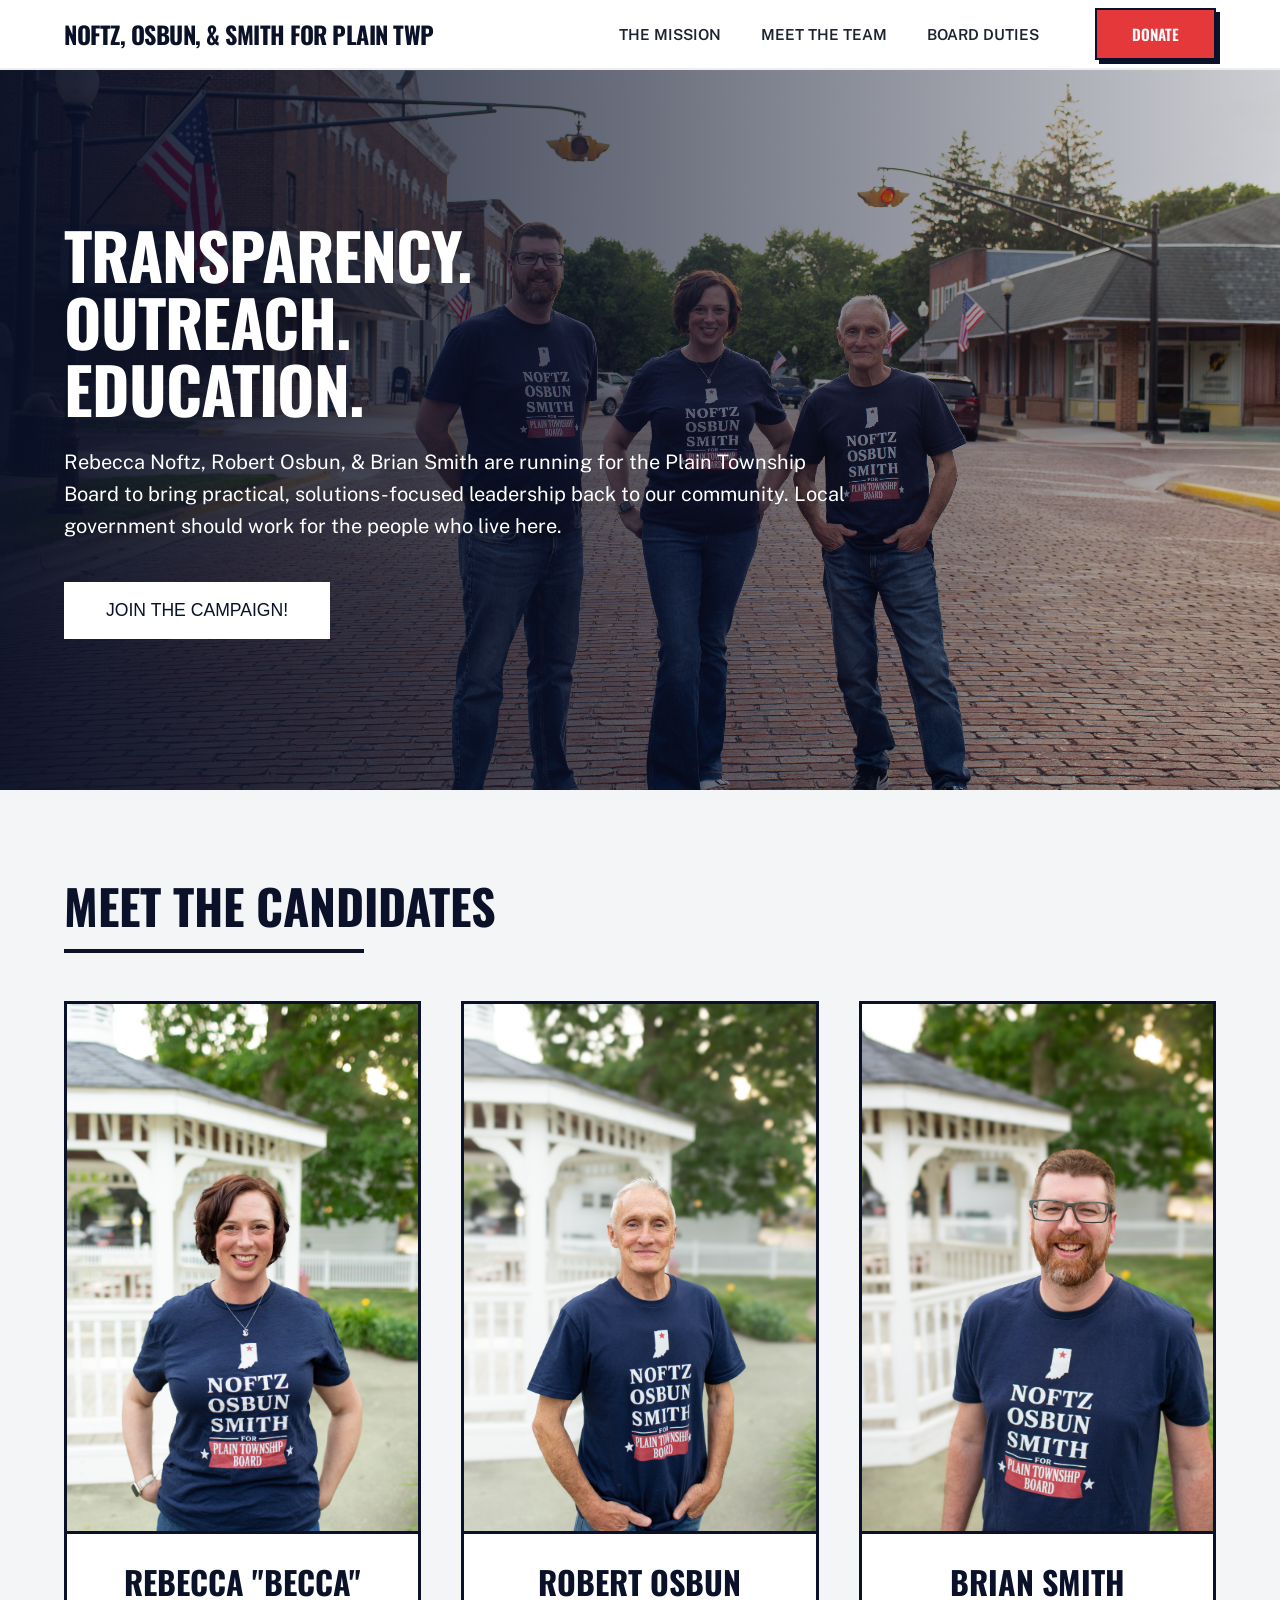
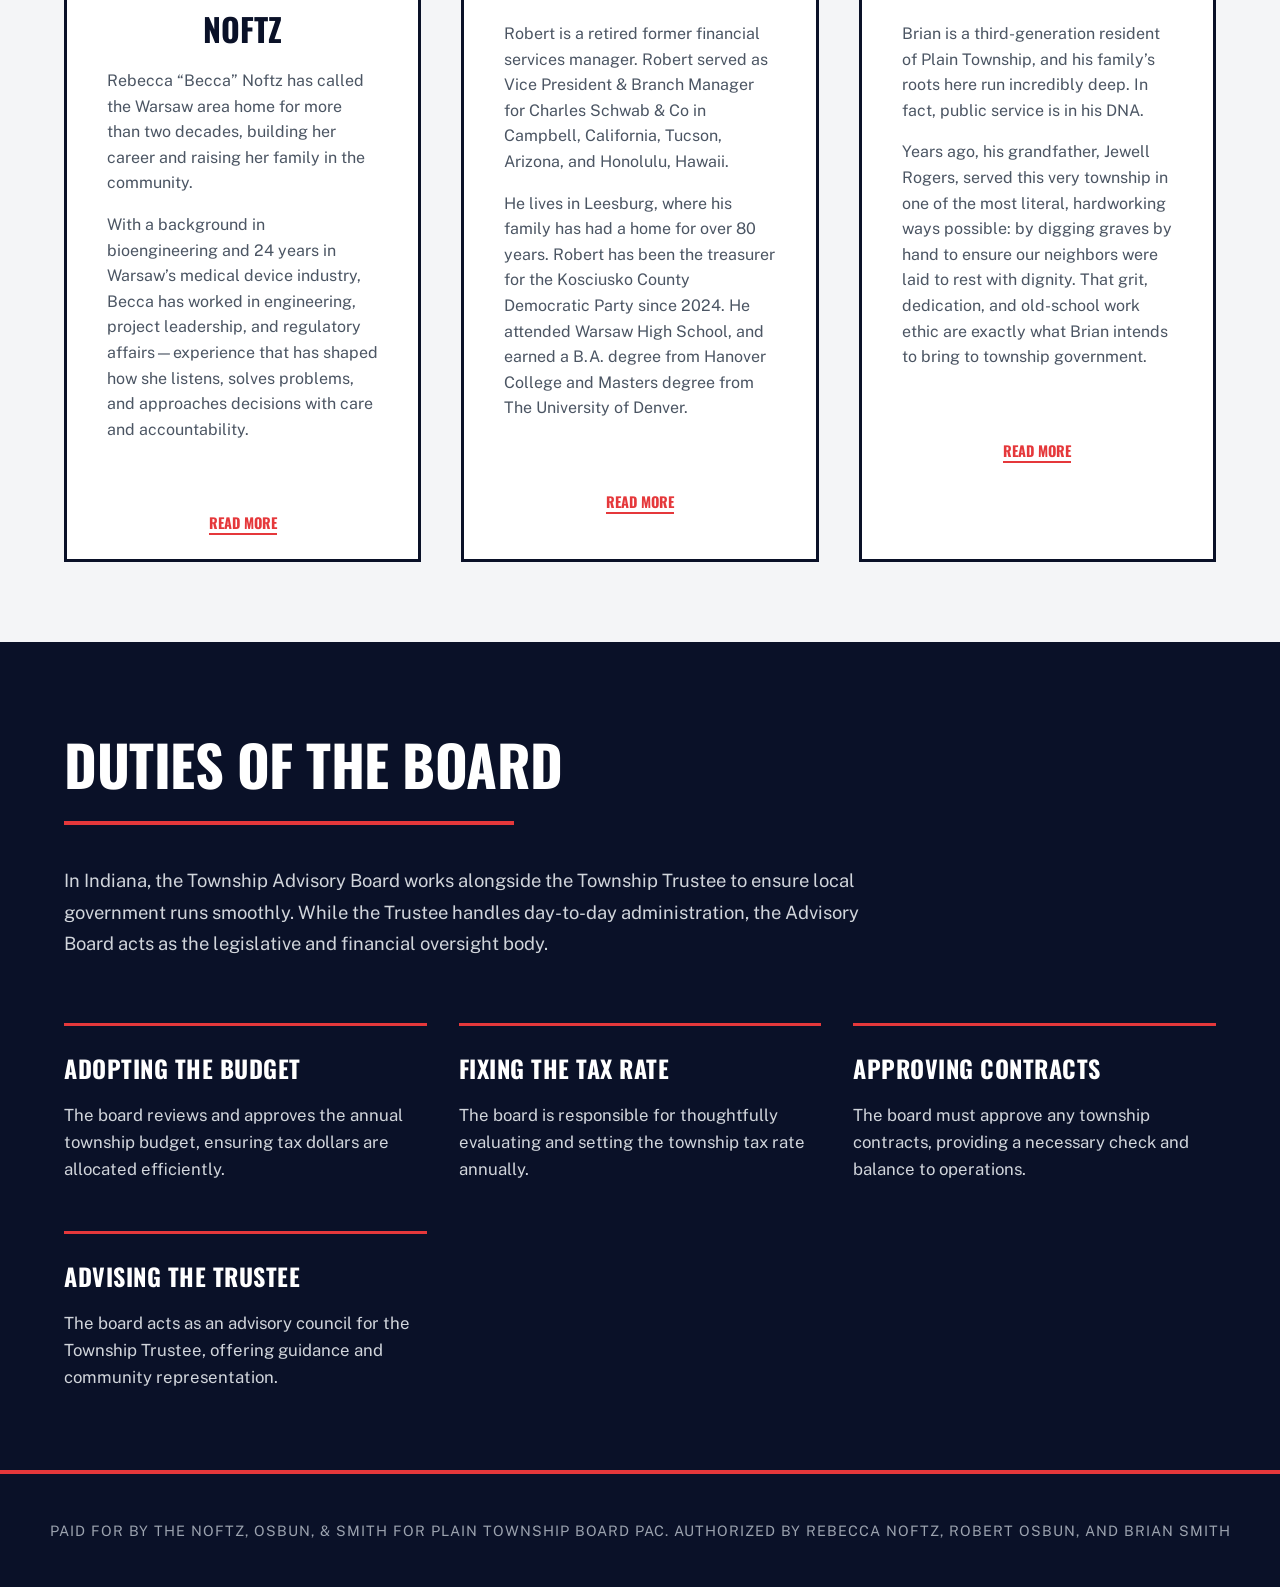
==== index.html @ 2c13f400 "iframe mobile resizing index.html" ====
<!DOCTYPE html>
<html lang="en">
<head>
    <meta charset="UTF-8">
    <meta name="viewport" content="width=device-width, initial-scale=1.0">
    <title>Noftz, Osbun, & Smith for Plain Twp</title>
    
    <!-- Google Fonts: Oswald (Headers) and Public Sans (Body Text) -->
    <link rel="preconnect" href="https://fonts.googleapis.com">
    <link rel="preconnect" href="https://fonts.gstatic.com" crossorigin>
    <link href="https://fonts.googleapis.com/css2?family=Oswald:wght@400;600;700&family=Public+Sans:wght@400;600&display=swap" rel="stylesheet">
    
    <link rel="stylesheet" href="style.css">
</head>
<body>

    <!-- ============================================================ -->
    <!-- 1. MAIN NAVIGATION HEADER -->
    <!-- ============================================================ -->
    <header class="main-header">
        <div class="header-logo">
            <h1>NOFTZ, OSBUN, & SMITH for PLAIN TWP</h1>
        </div>
        <nav class="header-nav">
            <ul>
                <li><a href="#mission">THE MISSION</a></li>
                <li><a href="#team">MEET THE TEAM</a></li>
                <li><a href="#duties">BOARD DUTIES</a></li>
                <li class="donate-btn-item"><a href="https://actblue.com/yourlink" class="donate-btn-link">DONATE</a></li>
            </ul>
        </nav>
    </header>

    <!-- ============================================================ -->
    <!-- 2. CAMPAIGN HERO SECTION -->
    <!-- ============================================================ -->
    <section class="campaign-hero" id="mission">
        <div class="hero-content-wrapper">
            <h1 class="hero-headline">TRANSPARENCY.<br>OUTREACH.<br>EDUCATION.</h1>
            <p class="hero-paragraph">
                Rebecca Noftz, Robert Osbun, & Brian Smith are running for the Plain Township Board to bring practical, solutions-focused leadership back to our community. Local government should work for the people who live here.
            </p>
            <!-- Replace your old hero-btn with this -->
            <button id="openFormBtn" class="hero-btn">JOIN THE CAMPAIGN!</button>
        </div>
    </section>

    <!-- ============================================================ -->
    <!-- 3. CANDIDATE BIO BOXES -->
    <!-- ============================================================ -->
    <!-- ============================================================ -->
<!-- 3. CANDIDATE BIO BOXES -->
<!-- ============================================================ -->
<section class="candidates-section" id="team">
    <div class="candidates-header">
        <h2>MEET THE CANDIDATES</h2>
        <div class="candidates-main-line"></div>
    </div>
    
    <div class="candidates-grid">
        <!-- Candidate 1 -->
        <div class="candidate-card">
            <img src="rebecca.jpg" alt="Rebecca Noftz">
            <div class="candidate-info">
                <h3>REBECCA "BECCA" NOFTZ</h3>
                <p class="bio-text">Rebecca “Becca” Noftz has called the Warsaw area home for more than two decades, building her career and raising her family in the community.</p>
                <p class="bio-text">With a background in bioengineering and 24 years in Warsaw’s medical device industry, Becca has worked in engineering, project leadership, and regulatory affairs—experience that has shaped how she listens, solves problems, and approaches decisions with care and accountability.</p>
                <br> </br>
                <a href="rebecca.html" class="read-more">READ MORE</a>
            </div>
        </div>

        <!-- Candidate 2 -->
        <div class="candidate-card">
            <img src="robert.jpg" alt="Robert Osbun">
            <div class="candidate-info">
                <h3>ROBERT OSBUN</h3>
                <p class="bio-text">Robert is a retired former financial services manager. Robert served as Vice President & Branch Manager for Charles Schwab & Co in Campbell, California, Tucson, Arizona, and Honolulu, Hawaii.</p>
                <p class="bio-text">He lives in Leesburg, where his family has had a home for over 80 years. Robert has been the treasurer for the Kosciusko County Democratic Party since 2024. He attended Warsaw High School, and earned a B.A. degree from Hanover College and Masters degree from The University of Denver. </p>
                 <br> </br>
                <a href="robert.html" class="read-more">READ MORE</a>
            </div>
        </div>

        <!-- Candidate 3 -->
        <div class="candidate-card">
            <img src="brian.jpg" alt="Brian Smith">
            <div class="candidate-info">
                <h3>BRIAN SMITH</h3>
                <p class="bio-text">Brian is a third-generation resident of Plain Township, and his family’s roots here run incredibly deep. In fact, public service is in his DNA. </p>
                <p class="bio-text">Years ago, his grandfather, Jewell Rogers, served this very township in one of the most literal, hardworking ways possible: by digging graves by hand to ensure our neighbors were laid to rest with dignity. That grit, dedication, and old-school work ethic are exactly what Brian intends to bring to township government.</p>
                <br> </br>
                <a href="brian.html" class="read-more">READ MORE</a>
            </div>
        </div>
    </div>
</section>

    <!-- ============================================================ -->
    <!-- 4. DUTIES OF THE BOARD SECTION -->
    <!-- ============================================================ -->
    <section class="board-duties-section" id="duties">
        <div class="board-duties-container">
            
            <div class="duties-header">
                <h2>DUTIES OF THE BOARD</h2>
                <div class="duties-main-line"></div>
            </div>

            <p class="duties-intro">
                In Indiana, the Township Advisory Board works alongside the Township Trustee to ensure local government runs smoothly. While the Trustee handles day-to-day administration, the Advisory Board acts as the legislative and financial oversight body.
            </p>

            <div class="duties-grid">
                <!-- Duty 1 -->
                <div class="duty-item">
                    <div class="duty-item-line"></div>
                    <h3>ADOPTING THE BUDGET</h3>
                    <p>The board reviews and approves the annual township budget, ensuring tax dollars are allocated efficiently.</p>
                </div>

                <!-- Duty 2 -->
                <div class="duty-item">
                    <div class="duty-item-line"></div>
                    <h3>FIXING THE TAX RATE</h3>
                    <p>The board is responsible for thoughtfully evaluating and setting the township tax rate annually.</p>
                </div>

                <!-- Duty 3 -->
                <div class="duty-item">
                    <div class="duty-item-line"></div>
                    <h3>APPROVING CONTRACTS</h3>
                    <p>The board must approve any township contracts, providing a necessary check and balance to operations.</p>
                </div>
                
                <!-- Duty 4 -->
                <div class="duty-item">
                    <div class="duty-item-line"></div>
                    <h3>ADVISING THE TRUSTEE</h3>
                    <!-- Added generic concluding text to complete the partial sentence in the image -->
                    <p>The board acts as an advisory council for the Township Trustee, offering guidance and community representation.</p>
                </div>
            </div>
            
        </div>
    </section>
    
            <!-- ============================================================ -->
<!-- GOOGLE FORM POP-UP MODAL -->
<!-- ============================================================ -->
    <!-- ============================================================ -->
<!-- GOOGLE FORM POP-UP MODAL -->
<!-- ============================================================ -->
<div id="formModal" class="modal">
    <div class="modal-content">
        <span class="close-btn">&times;</span>
        
        <!-- Your specific Google Form embed -->
        <iframe src="https://docs.google.com/forms/d/e/1FAIpQLSebzka1M8SXTJfznPuaR_-ExGzGVl2NA5zxEWfyt5xzm_Mi_g/viewform?embedded=true" width="100%" height="700" frameborder="0" marginheight="0" marginwidth="0">Loading…</iframe>
        
    </div>
</div>
    
<footer class="site-footer">
        <p>PAID FOR BY THE NOFTZ, OSBUN, & SMITH FOR PLAIN TOWNSHIP BOARD PAC. AUTHORIZED BY REBECCA NOFTZ, ROBERT OSBUN, AND BRIAN SMITH</p>
    </footer>
    
    <!-- JavaScript to open and close the modal -->
<script>
    // Get the modal
    var modal = document.getElementById("formModal");

    // Get the button that opens the modal
    var btn = document.getElementById("openFormBtn");

    // Get the <span> element that closes the modal
    var span = document.getElementsByClassName("close-btn")[0];

    // When the user clicks the button, open the modal 
    btn.onclick = function() {
        modal.style.display = "block";
    }

    // When the user clicks on <span> (x), close the modal
    span.onclick = function() {
        modal.style.display = "none";
    }

    // When the user clicks anywhere outside of the modal, close it
    window.onclick = function(event) {
        if (event.target == modal) {
            modal.style.display = "none";
        }
    }
</script>   

</body>
</html>
---- style.css ----
/* ============================================================
   1. GLOBAL RESET AND TYPOGRAPHY
   ============================================================ */
* {
    margin: 0;
    padding: 0;
    box-sizing: border-box; 
    text-decoration: none;
    list-style: none;
}

body {
    font-family: 'Public Sans', -apple-system, sans-serif;
    color: #1D2330;
    background-color: #F4F5F7; 
}

h1, h2, h3, h4 {
    font-family: 'Oswald', Impact, sans-serif;
    text-transform: uppercase;
    font-weight: 700;
}

/* ============================================================
   2. MAIN NAVIGATION HEADER
   ============================================================ */
.main-header {
    background-color: #FFFFFF;
    padding: 1rem 5%; 
    display: flex;
    justify-content: space-between;
    align-items: center;
    border-bottom: 2px solid #EEEEEE; 
    position: relative;
    z-index: 100;
}

.header-logo h1 {
    font-size: 1.5rem;
    letter-spacing: -0.5px;
    color: #0A1128; 
}

.header-nav ul {
    display: flex;
    align-items: center;
    gap: 2.5rem;
}

.header-nav ul li a {
    font-size: 0.95rem;
    color: #1D2330;
    font-weight: 600;
    transition: color 0.2s ease;
}

.header-nav ul li a:hover {
    color: #0A1128;
}

/* Red Donate Button in Header */
.donate-btn-item {
    margin-left: 1rem;
}

.donate-btn-link {
    background-color: #E5383B; 
    color: #FFFFFF !important;
    padding: 0.8rem 2.2rem;
    font-family: 'Oswald', sans-serif;
    font-weight: 700;
    text-transform: uppercase;
    border: 2px solid #0A1128; 
    box-shadow: 4px 4px 0px #0A1128; 
    transition: all 0.2s ease;
}

.donate-btn-link:hover {
    transform: translate(2px, 2px);
    box-shadow: 2px 2px 0px #0A1128;
}

/* ============================================================
   3. CAMPAIGN HERO SECTION (The Brick Streets Background)
   ============================================================ */
.campaign-hero {
    position: relative;
    width: 100%;
    min-height: 80vh; 
    display: flex;
    align-items: center; 
    padding: 4rem 5%;
    
    /* 1. Ensure this background-color exists */
    background-color: #0A1128; 
    
    /* 2. ADD THIS BACK: The gradient blend + your photo */
    background-image: 
        linear-gradient(to right, rgba(10, 17, 40, 0.95) 0%, rgba(10, 17, 40, 0.6) 50%, rgba(10, 17, 40, 0.2) 100%),
        url('brick_streets.jpg'); 
        
    /* 3. ADD THIS BACK: Ensures the photo is visible and focused correctly */
    background-position: center 30%; 
    background-size: cover;
    background-repeat: no-repeat;
}

/* Ensure your left-aligned text block is limited in width so it doesn't cross over the figures */
.text-block-container {
  max-width: 600px;
  /* (Keep other text styling: font-sizes, margins, etc.) */
}

.hero-content-wrapper {
    max-width: 800px; 
    position: relative;
    z-index: 10; 
}

.hero-headline {
    color: #FFFFFF;
    font-size: 4rem;
    line-height: 1.05;
    margin-bottom: 1.5rem;
    letter-spacing: -1px;
}

.hero-paragraph {
    color: #FFFFFF;
    font-size: 1.25rem;
    line-height: 1.6;
    margin-bottom: 2.5rem;
}

.hero-btn {
    display: inline-block;
    background-color: #FFFFFF;
    color: #0A1128;
    padding: 1rem 2.5rem;
    font-size: 1.1rem;
    border: 2px solid #FFFFFF;
    transition: all 0.2s ease;
}

.hero-btn:hover {
    background-color: #0A1128;
    color: #FFFFFF;
}

/* ============================================================
   4. CANDIDATE BIO BOXES (REVISED)
   ============================================================ */
.candidates-section {
    background-color: #F4F5F7;
    padding: 5rem 5%;
}

.candidates-header h2 {
    font-size: 3rem;
    color: #0A1128;
    margin-bottom: 0.5rem;
}

.candidates-main-line {
    width: 300px;
    height: 4px;
    background-color: #0A1128;
    border: none;
    margin-bottom: 3rem;
}

.candidates-grid {
    display: grid;
    grid-template-columns: repeat(3, 1fr);
    gap: 2.5rem;
    max-width: 1200px;
    margin: 0 auto;
}

.candidate-card {
    background-color: #FFFFFF;
    border: 3px solid #0A1128;
    display: flex;
    flex-direction: column; /* Ensures content stacks top-to-bottom */
}

.candidate-card img {
    width: 100%;
    display: block;
    border-bottom: 3px solid #0A1128;
}

.candidate-info {
    padding: 1.5rem;
    text-align: center;
    flex-grow: 1; /* Helps cards grow evenly */
}

.candidate-info h3 {
    font-size: 2rem;
    color: #0A1128;
    margin-bottom: 0.5rem;
}

/* NEW: Bio Text Styling */
/* Styling for the biography paragraph inside the card */
.bio-text {
    font-family: 'Public Sans', sans-serif; /* Applies the new font */
    font-size: 1rem;
    line-height: 1.6; /* Slightly increased for better readability with Public Sans */
    color: #4B5563; 
    margin: 1rem 0;
    padding: 0 1rem;
    text-align: left; /* Forces the text to align left */
}

/* NEW: Read More Link Styling */
.read-more {
    display: inline-block;
    font-family: 'Oswald', sans-serif;
    font-weight: 700;
    font-size: 0.9rem;
    text-transform: uppercase;
    color: #E5383B;
    border-bottom: 2px solid #E5383B;
    margin-top: 1rem;
    transition: all 0.2s ease;
}

.read-more:hover {
    color: #0A1128;
    border-bottom-color: #0A1128;
}

/* ============================================================
   5. DUTIES OF THE BOARD SECTION
   ============================================================ */
.board-duties-section {
    background-color: #0A1128; /* The dark slate background */
    padding: 5rem 5%;
}

.board-duties-container {
    max-width: 1200px;
    margin: 0 auto;
}

.duties-header h2 {
    font-size: 3.5rem;
    color: #FFFFFF;
    margin-bottom: 1rem;
    letter-spacing: -0.5px;
}

/* The primary red line beneath the main title */
.duties-main-line {
    width: 45%;
    max-width: 450px;
    height: 4px;
    background-color: #E5383B;
    border: none;
    margin-bottom: 2.5rem;
}

.duties-intro {
    font-size: 1.15rem;
    line-height: 1.7;
    color: #D1D5DB; /* Slightly muted white/gray for readability */
    max-width: 800px;
    margin-bottom: 4rem;
}

/* The 3-column grid for the individual duties */
.duties-grid {
    display: grid;
    grid-template-columns: repeat(3, 1fr);
    gap: 3rem 2rem; /* 3rem vertical gap, 2rem horizontal gap */
}

/* The red lines above each specific duty */
.duty-item-line {
    width: 100%;
    height: 3px;
    background-color: #E5383B;
    border: none;
    margin-bottom: 1.5rem;
}

.duty-item h3 {
    font-size: 1.5rem;
    color: #FFFFFF;
    margin-bottom: 1rem;
    letter-spacing: 0.5px;
}

.duty-item p {
    font-size: 1.05rem;
    line-height: 1.6;
    color: #D1D5DB;
}

/* ============================================================
   6. FOOTER SECTION
   ============================================================ */
.site-footer {
    background-color: #0A1128; 
    border-top: 4px solid #E5383B; /* The red line across the top */
    text-align: center;
    padding: 3rem 1rem; /* Gives it plenty of vertical breathing room */
}

.site-footer p {
    font-family: 'Public Sans', sans-serif;
    font-size: 0.9rem;
    color: #9CA3AF; /* A muted gray so it doesn't distract from main content */
    letter-spacing: 1px;
    text-transform: uppercase;
    margin: 0;
}


/* ============================================================
   7. RESPONSIVE DESIGN (Mobile Adjustments)
   ============================================================ */
@media screen and (max-width: 900px) {
    .hero-headline { font-size: 3rem; }
    .hero-paragraph { font-size: 1.15rem; }
    
    /* Drops the candidate and duties grids from 3 columns down to 2 */
    .candidates-grid, .duties-grid {
        grid-template-columns: repeat(2, 1fr);
    }
}

@media screen and (max-width: 700px) {
    .main-header {
        flex-direction: column;
        gap: 1rem;
        padding: 1.5rem;
    }
    .header-nav ul {
        flex-wrap: wrap;
        justify-content: center;
        gap: 1.5rem;
    }
    .donate-btn-item { margin-left: 0; margin-top: 1rem; }
    .hero-headline { font-size: 2.2rem; }
    
    /* Drops grids down to 1 single column for phones */
    .candidates-grid, .duties-grid {
        grid-template-columns: 1fr;
    }
    .duties-main-line { width: 80%; }
}

/* ============================================================
   GOOGLE FORM MODAL (POP-UP)
   ============================================================ */
/* The dark background overlay */
.modal {
    display: none; /* Hidden by default */
    position: fixed; 
    z-index: 2000; /* Sits on top of everything, including your header */
    left: 0;
    top: 0;
    width: 100%; 
    height: 100%; 
    overflow: auto; 
    background-color: rgba(10, 17, 40, 0.85); /* Your dark blue, slightly transparent */
}

/* The white box containing the form */
.modal-content {
    background-color: #F4F5F7;
    margin: 5% auto; /* Centered with a small margin at the top */
    padding: 1rem;
    border: 3px solid #0A1128;
    width: 90%;
    max-width: 800px;
    position: relative;
    box-shadow: 8px 8px 0px #E5383B; /* Red shadow for extra branding */
}

/* The 'X' Close Button */
.close-btn {
    color: #0A1128;
    float: right;
    font-size: 2rem;
    font-weight: bold;
    cursor: pointer;
    line-height: 1;
    margin-bottom: 10px;
    transition: color 0.2s ease;
}

.close-btn:hover,
.close-btn:focus {
    color: #E5383B; /* Turns red on hover */
    text-decoration: none;
}
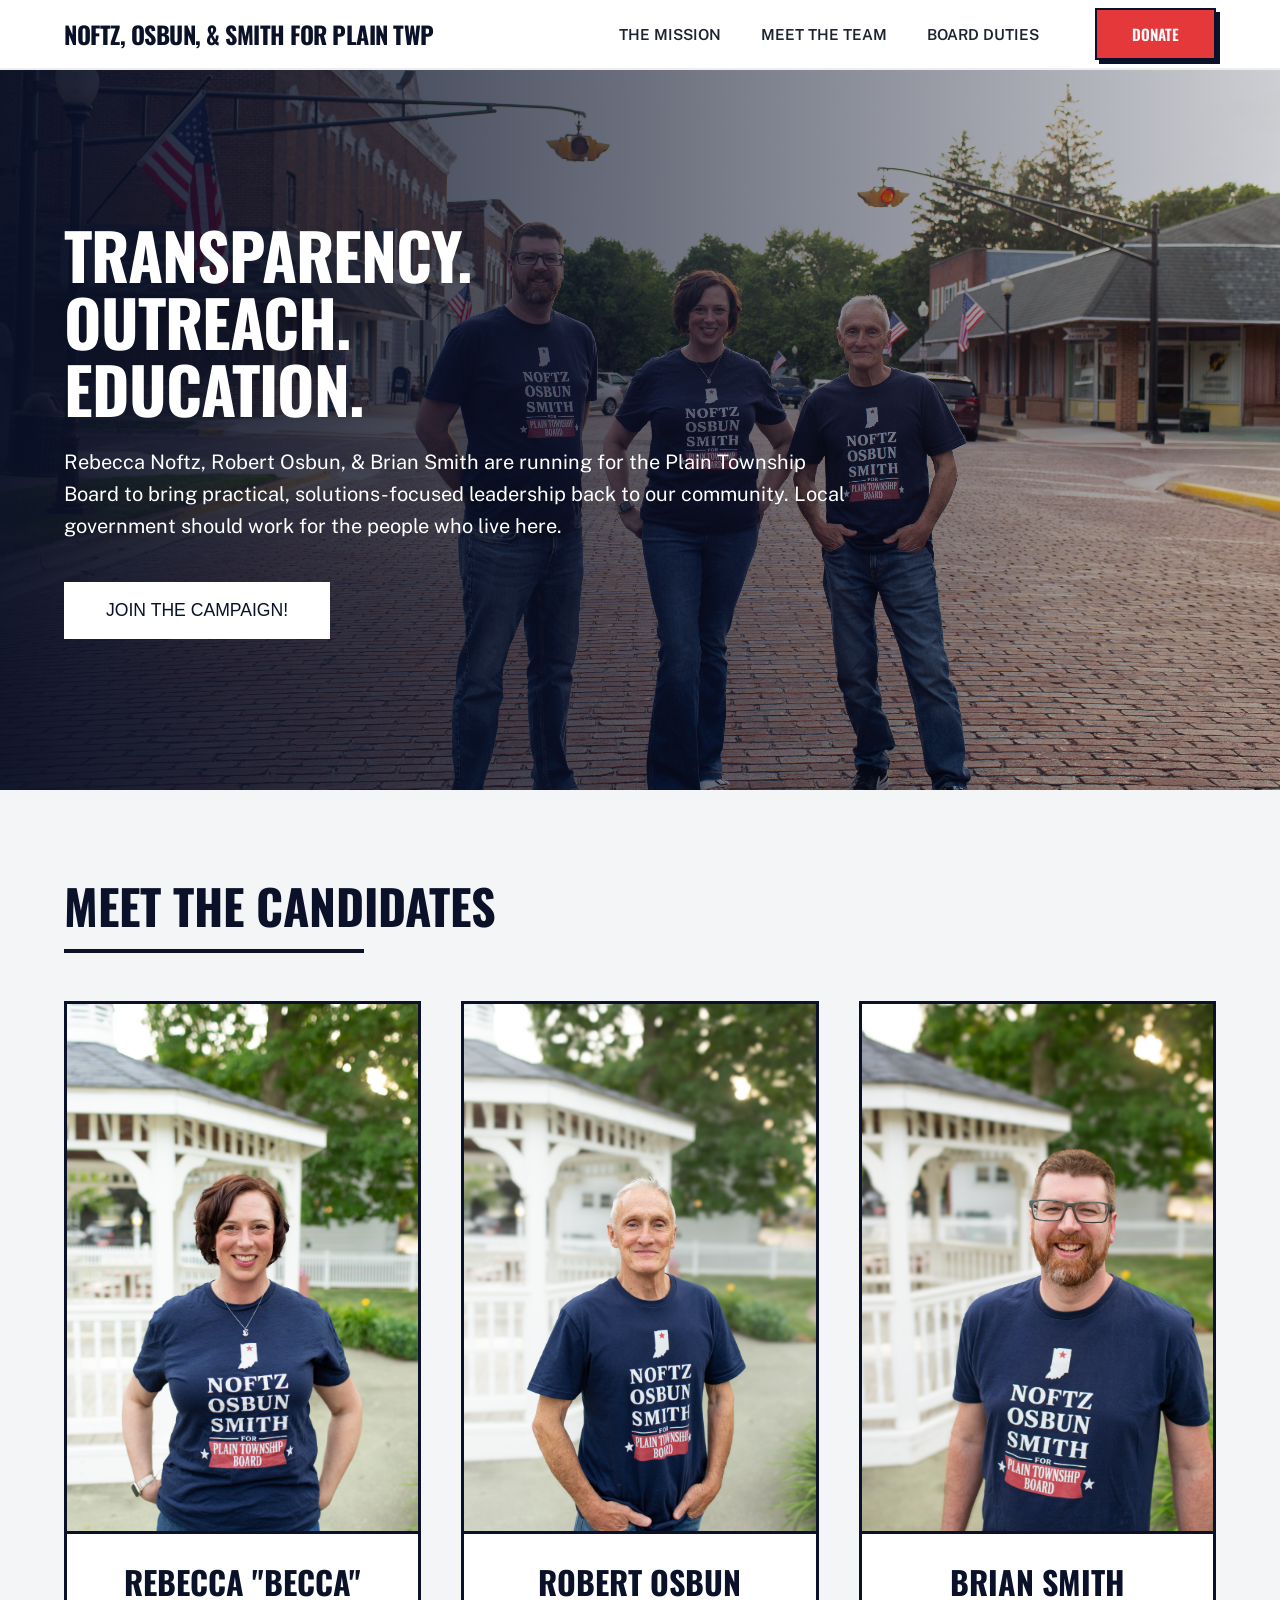
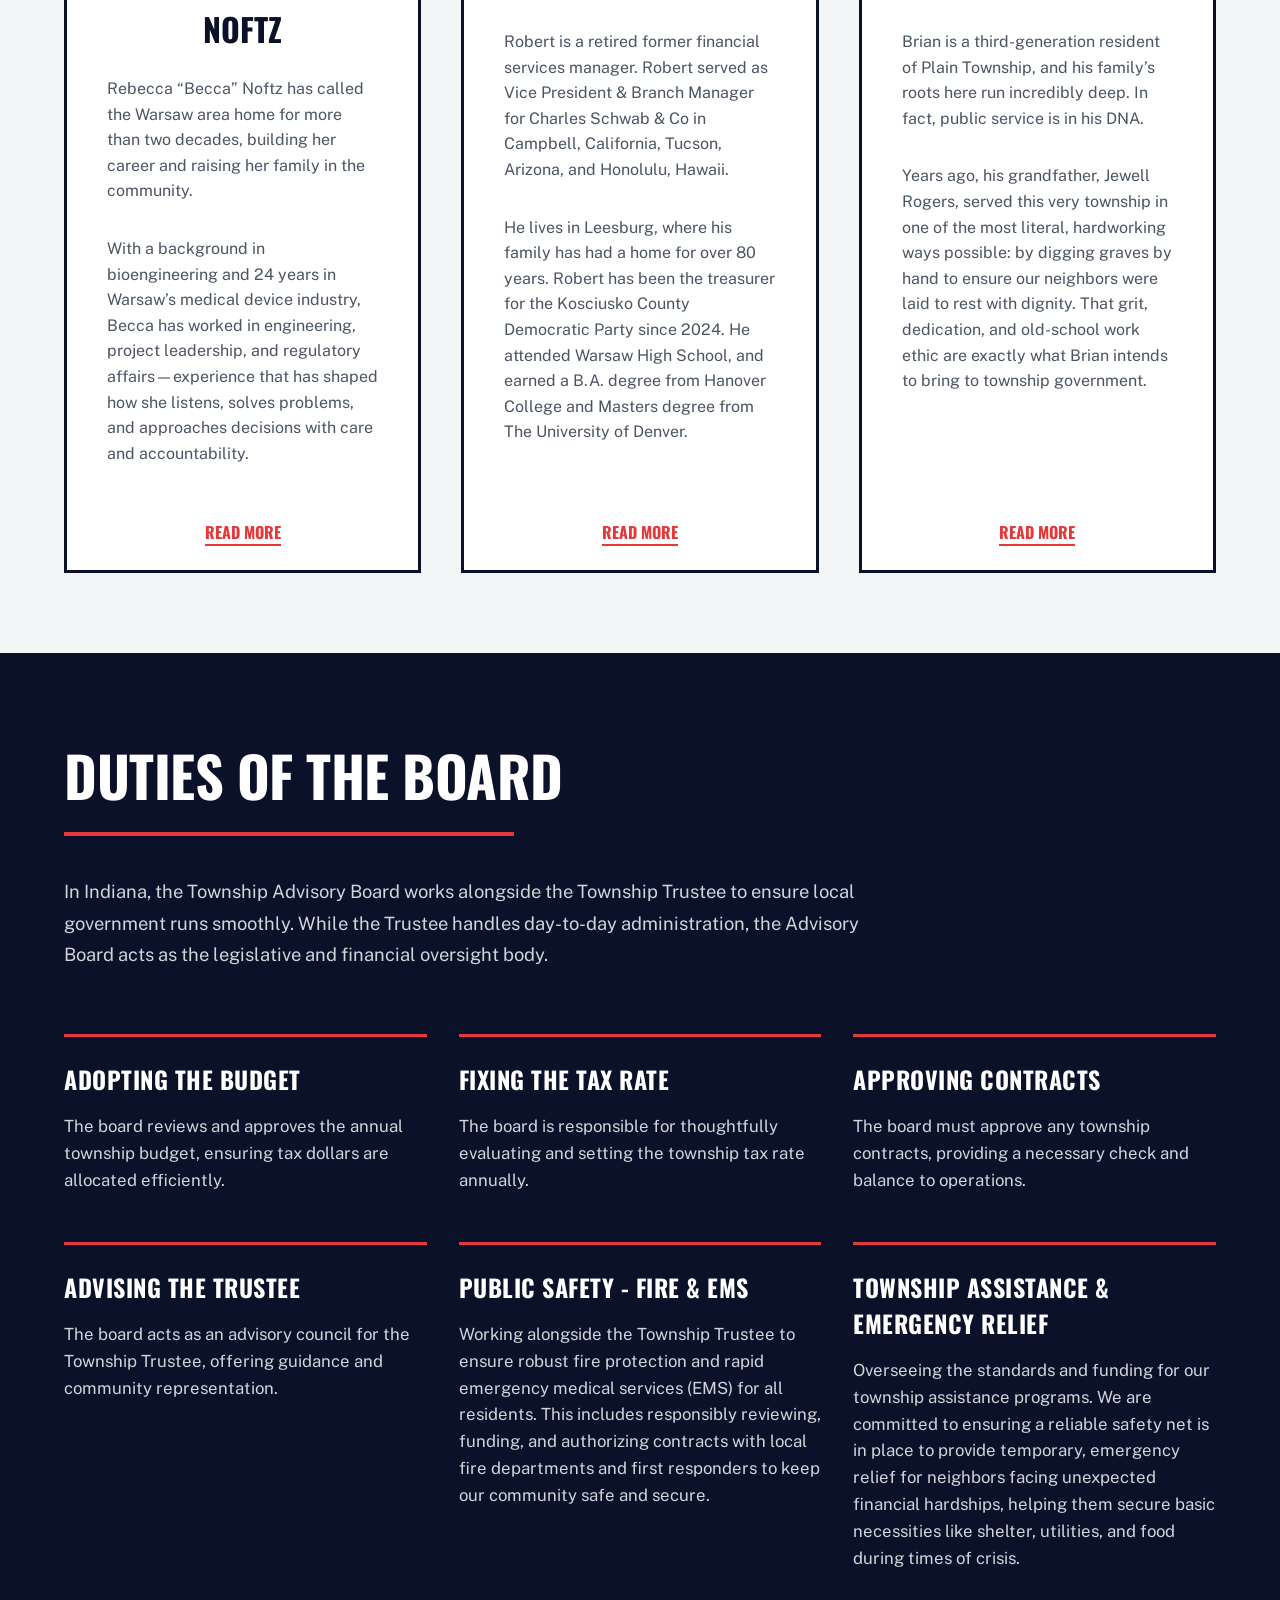
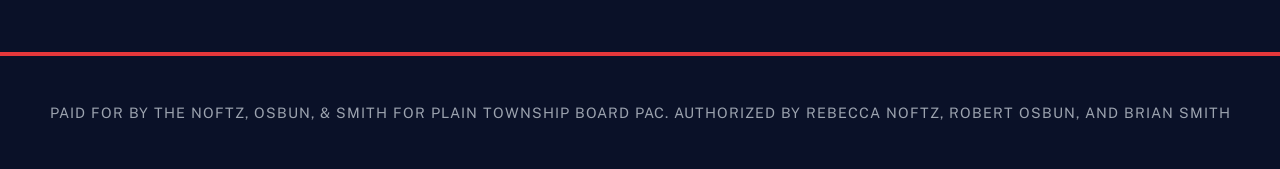
==== commit 4838d3bc: "Added 2 More Duties index.html" ====
--- a/index.html
+++ b/index.html
@@ -140,6 +140,21 @@
                     <!-- Added generic concluding text to complete the partial sentence in the image -->
                     <p>The board acts as an advisory council for the Township Trustee, offering guidance and community representation.</p>
                 </div>
+
+                <!-- Duty 5 -->
+                <div class="duty-item">
+                    <div class="duty-item-line"></div>
+                    <h3>PUBLIC SAFETY - FIRE & EMS</h3>
+                    <p>Working alongside the Township Trustee to ensure robust fire protection and rapid emergency medical services (EMS) for all residents. This includes responsibly reviewing, funding, and authorizing contracts with local fire departments and first responders to keep our community safe and secure.</p>
+                </div>
+
+                <!-- Duty 6 -->
+                <div class="duty-item">
+                    <div class="duty-item-line"></div>
+                    <h3>TOWNSHIP ASSISTANCE & EMERGENCY RELIEF</h3>
+                    <p>Overseeing the standards and funding for our township assistance programs. We are committed to ensuring a reliable safety net is in place to provide temporary, emergency relief for neighbors facing unexpected financial hardships, helping them secure basic necessities like shelter, utilities, and food during times of crisis.</p>
+                </div>
+
             </div>
             
         </div>
--- a/style.css
+++ b/style.css
@@ -192,8 +192,11 @@
 
 .candidate-info {
     padding: 1.5rem;
+    /* 1. Add flexbox to this container */
+    display: flex;
+    flex-direction: column;
+    flex-grow: 1; /* Ensures the whole card stretches evenly */
     text-align: center;
-    flex-grow: 1; /* Helps cards grow evenly */
 }
 
 .candidate-info h3 {
@@ -216,17 +219,25 @@
 
 /* NEW: Read More Link Styling */
 .read-more {
-    display: inline-block;
-    font-family: 'Oswald', sans-serif;
+    font-family: 'Oswald', sans-serif; 
     font-weight: 700;
-    font-size: 0.9rem;
+    font-size: 1rem;
     text-transform: uppercase;
     color: #E5383B;
     border-bottom: 2px solid #E5383B;
-    margin-top: 1rem;
     transition: all 0.2s ease;
-}
-
+    text-decoration: none;
+    
+    /* 1. Stops the button from stretching full-width */
+    display: inline-block; 
+    
+    /* 2. Keeps it perfectly centered */
+    align-self: center; 
+    
+    /* 3. Pushes it to the bottom */
+    margin-top: auto; 
+}
+   
 .read-more:hover {
     color: #0A1128;
     border-bottom-color: #0A1128;
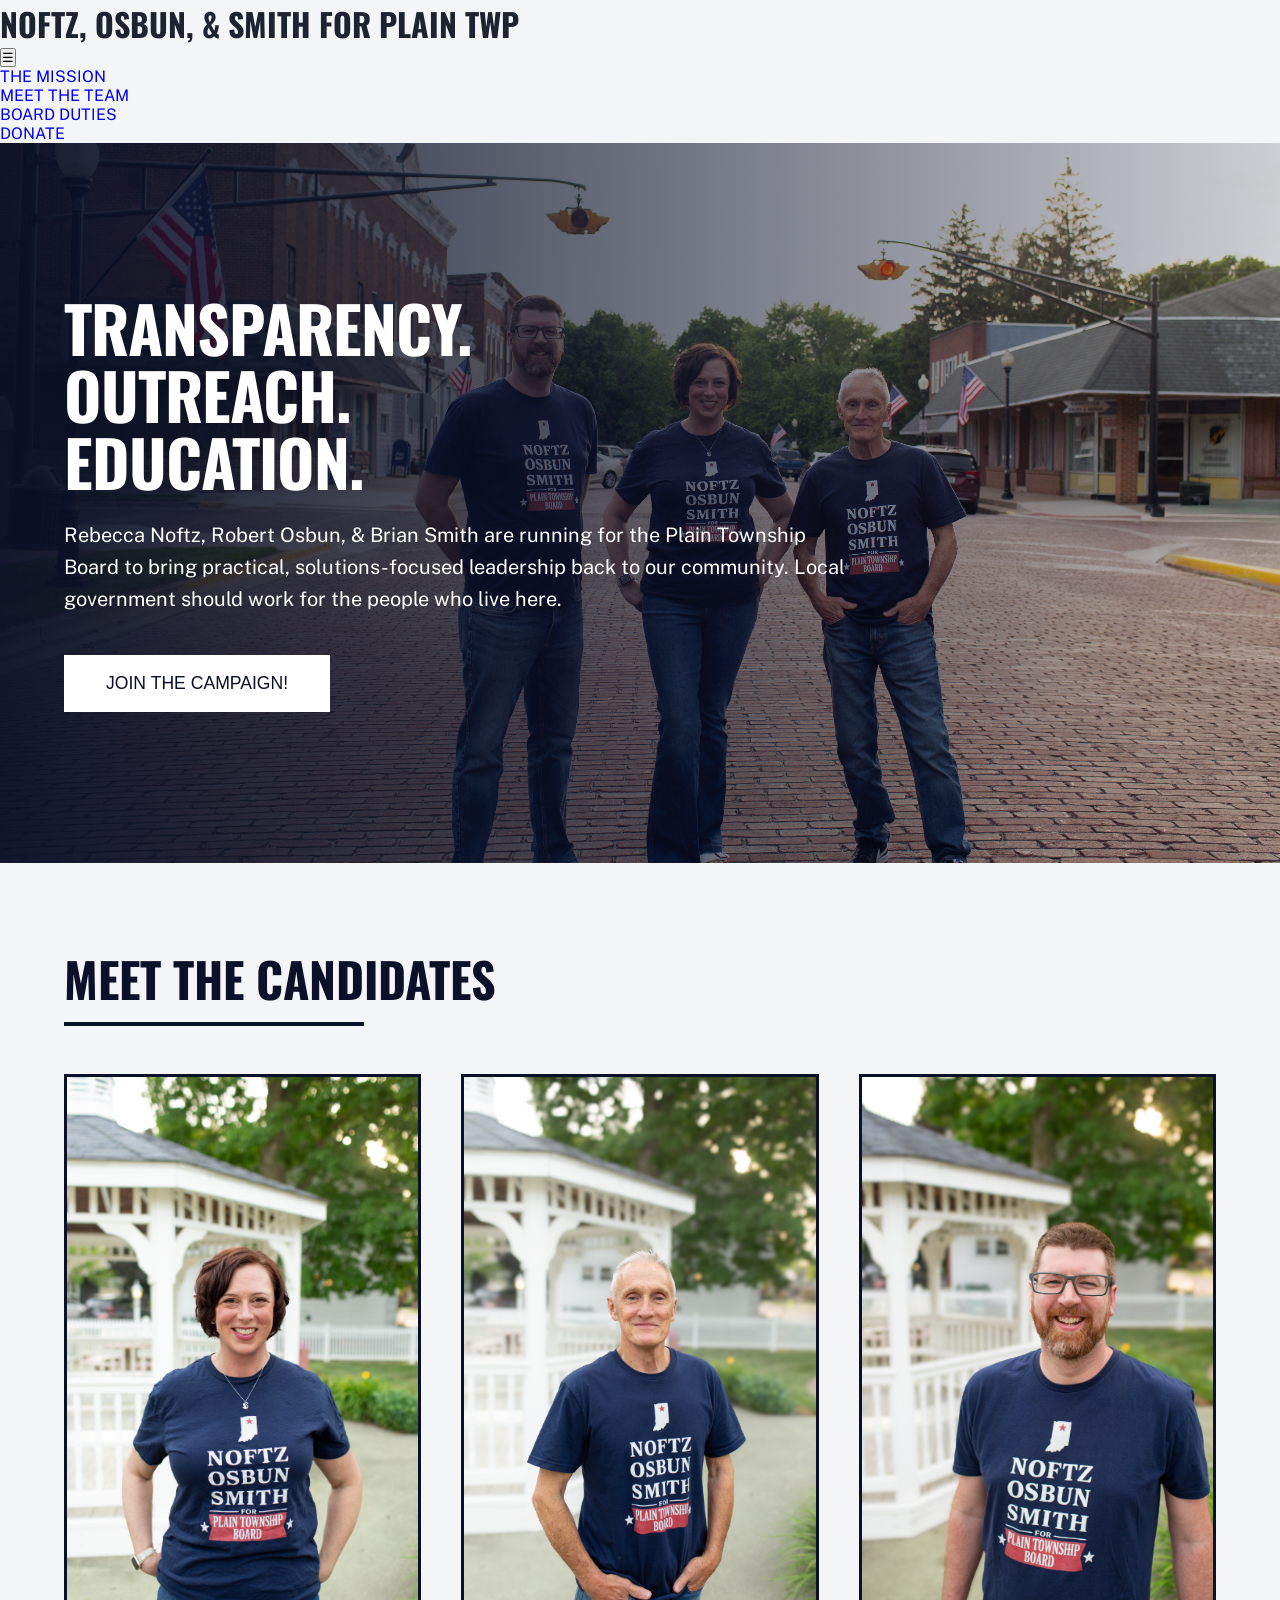
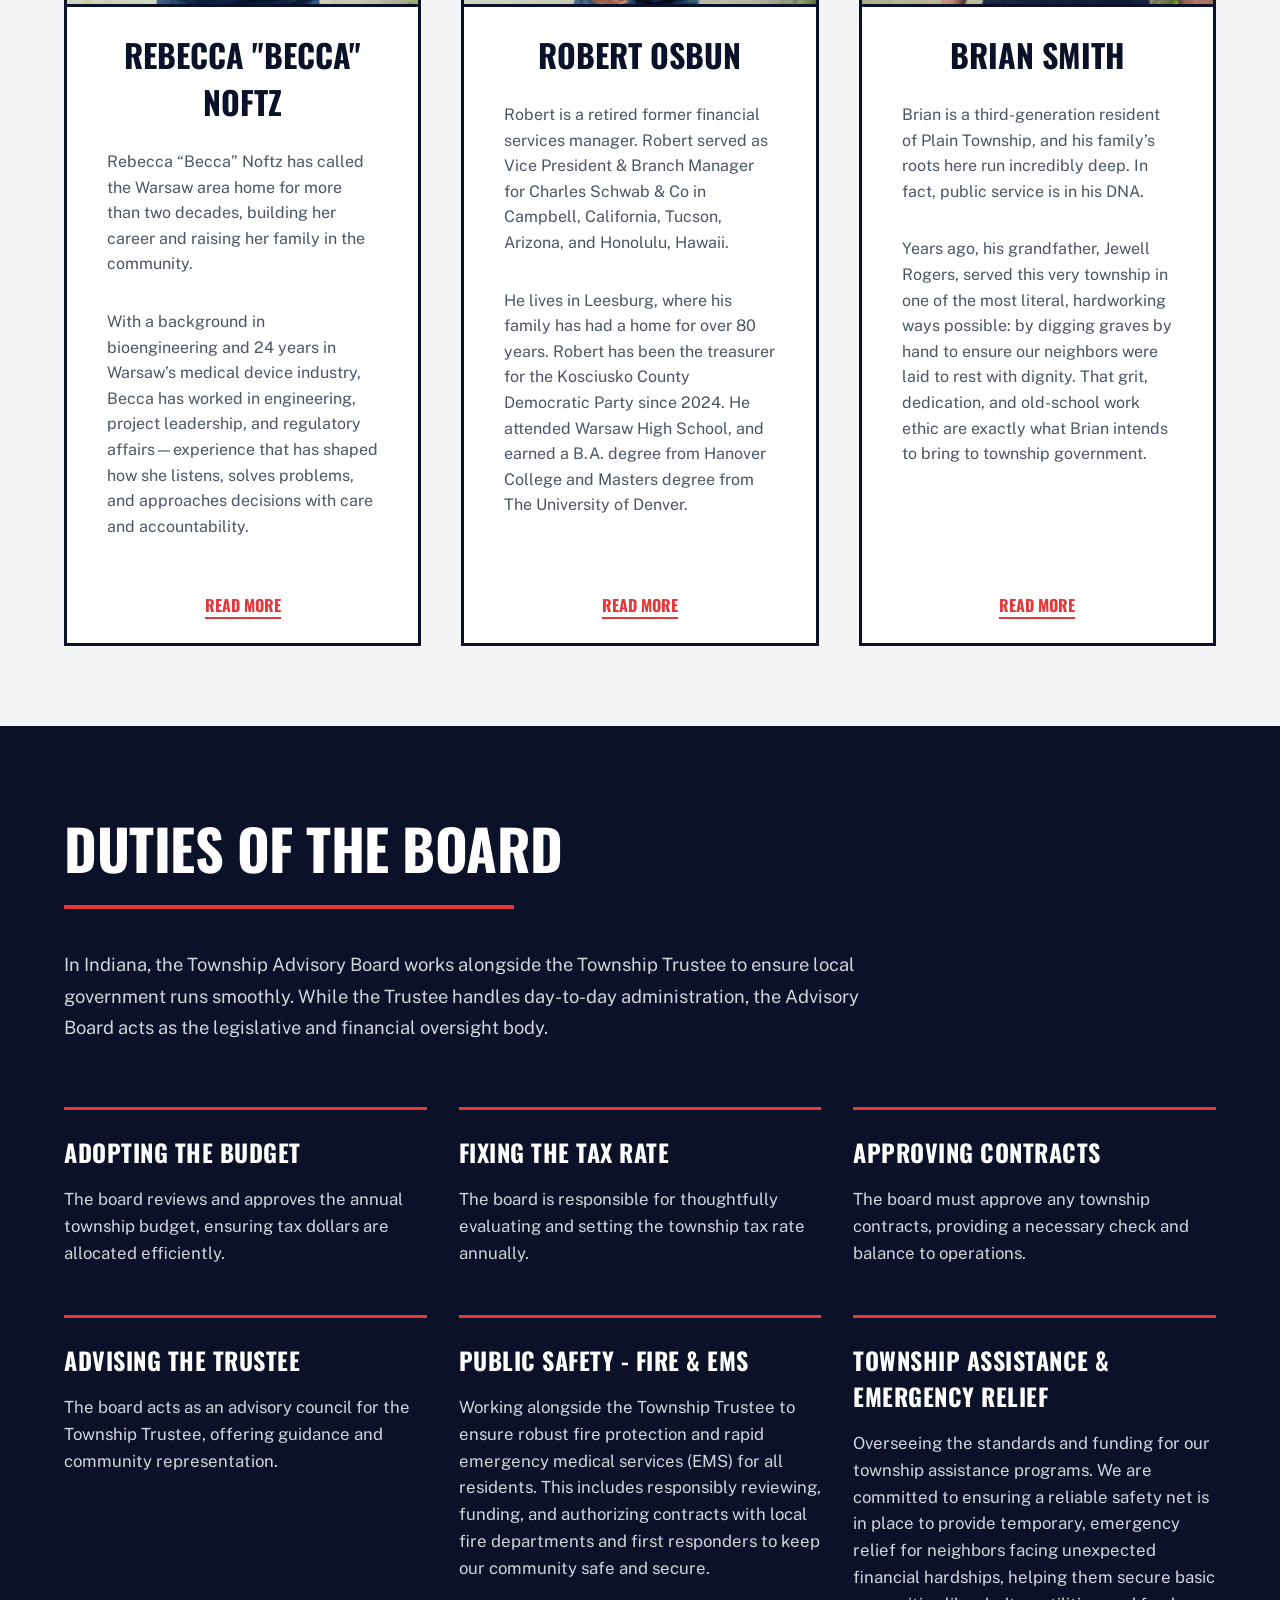
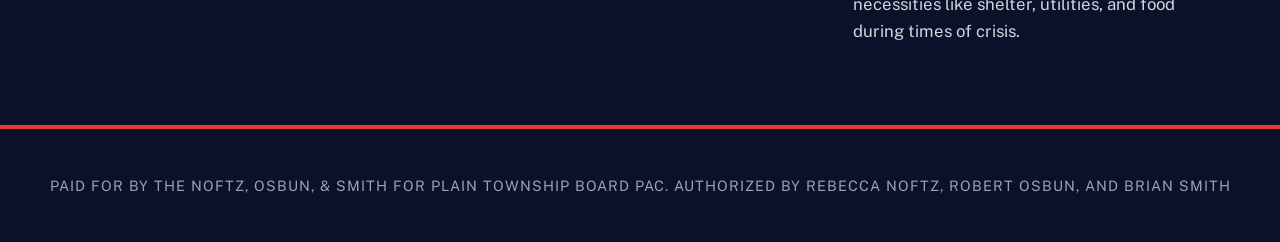
==== commit 74e6df5a: "Added "Hamburger" index.html" ====
--- a/index.html
+++ b/index.html
@@ -17,18 +17,23 @@
     <!-- ============================================================ -->
     <!-- 1. MAIN NAVIGATION HEADER -->
     <!-- ============================================================ -->
-    <header class="main-header">
-        <div class="header-logo">
-            <h1>NOFTZ, OSBUN, & SMITH for PLAIN TWP</h1>
-        </div>
-        <nav class="header-nav">
-            <ul>
-                <li><a href="#mission">THE MISSION</a></li>
-                <li><a href="#team">MEET THE TEAM</a></li>
-                <li><a href="#duties">BOARD DUTIES</a></li>
-                <li class="donate-btn-item"><a href="https://actblue.com/yourlink" class="donate-btn-link">DONATE</a></li>
-            </ul>
-        </nav>
+    <header class="site-header">
+    <div class="logo">
+        <h1>NOFTZ, OSBUN, & SMITH FOR PLAIN TWP</h1>
+    </div>
+    
+    <!-- The Hamburger Button (Hidden on Desktop) -->
+    <button class="hamburger" id="hamburgerBtn">
+        &#9776; <!-- This is the HTML entity for the 3-line menu icon -->
+    </button>
+
+    <!-- The Navigation Links -->
+    <ul class="nav-links" id="navLinks">
+        <li><a href="#mission">THE MISSION</a></li>
+        <li><a href="#team">MEET THE TEAM</a></li>
+        <li><a href="#duties">BOARD DUTIES</a></li>
+        <li><a href="https://secure.actblue.com/donate/noftz--osbun-and-smith-for-plain-township-board-1" class="donate-btn" target="_blank" rel="noopener">DONATE</a></li>
+    </ul>
     </header>
 
     <!-- ============================================================ -->
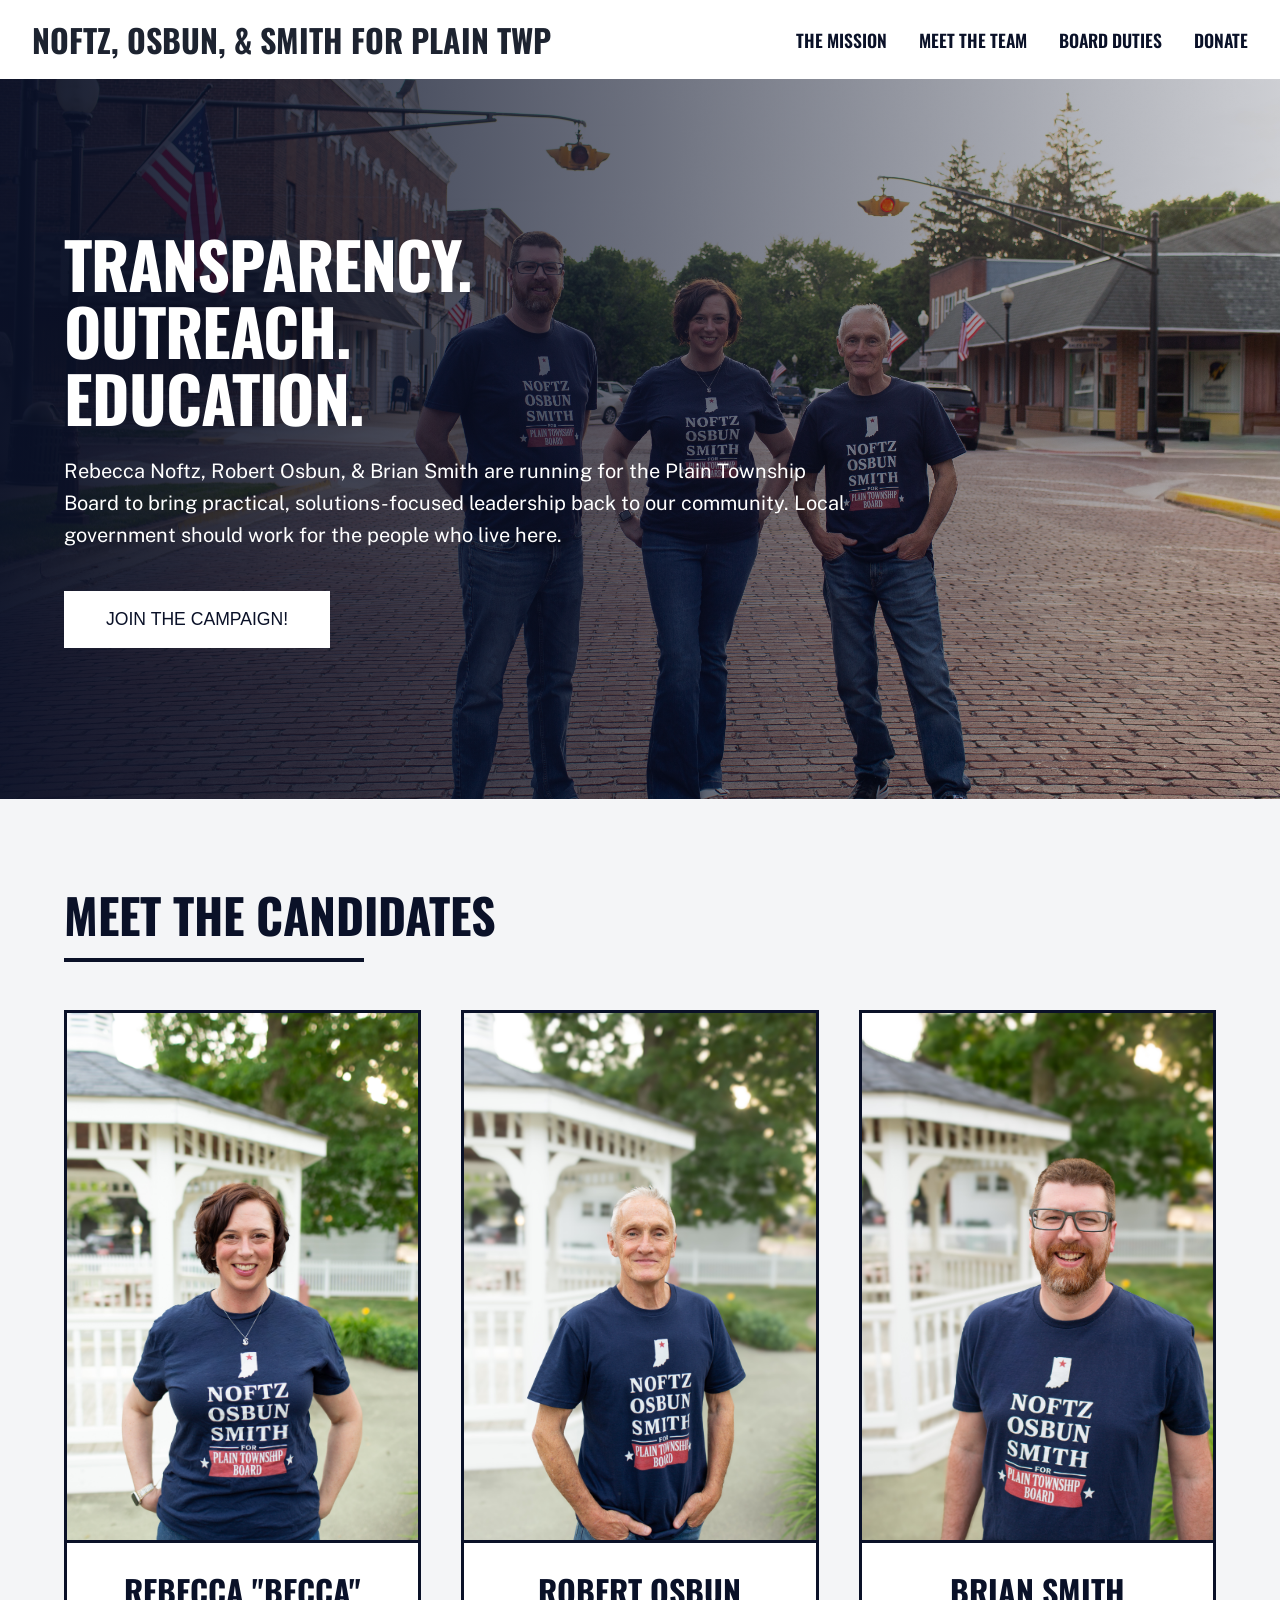
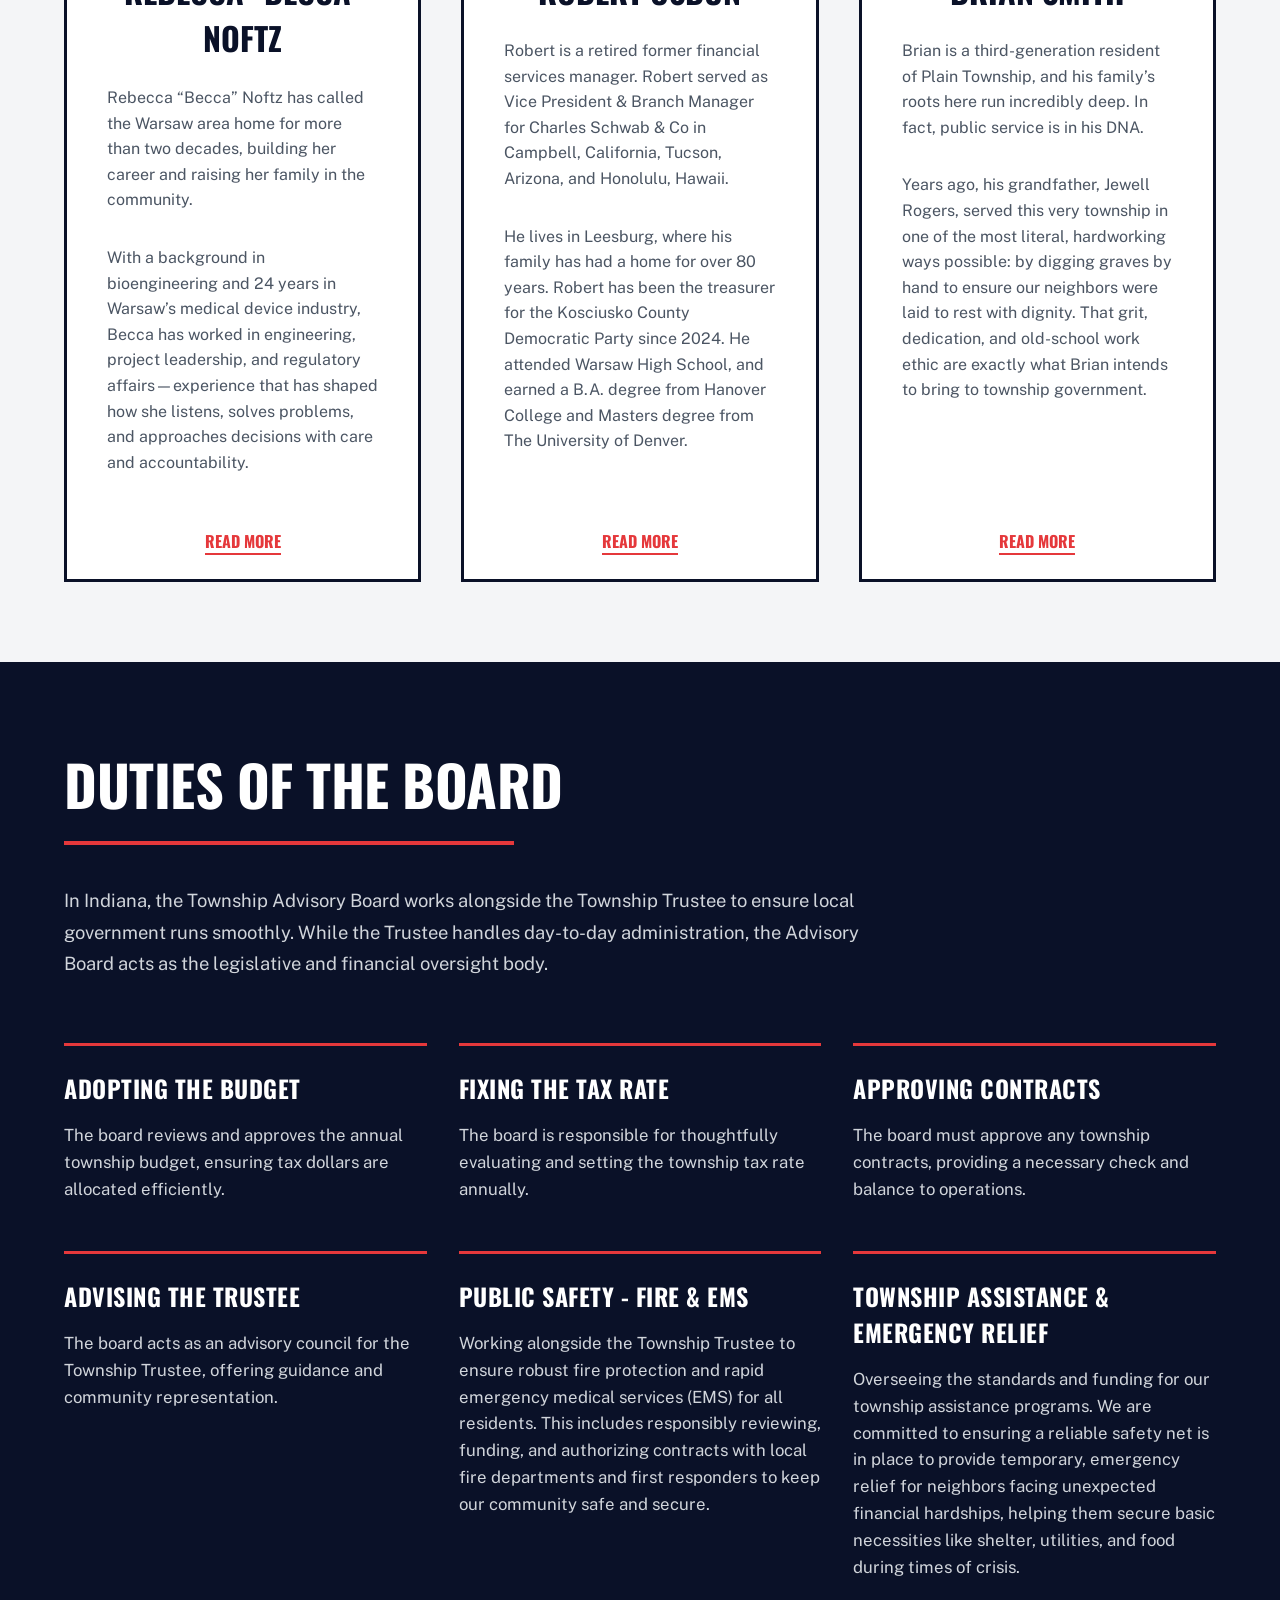
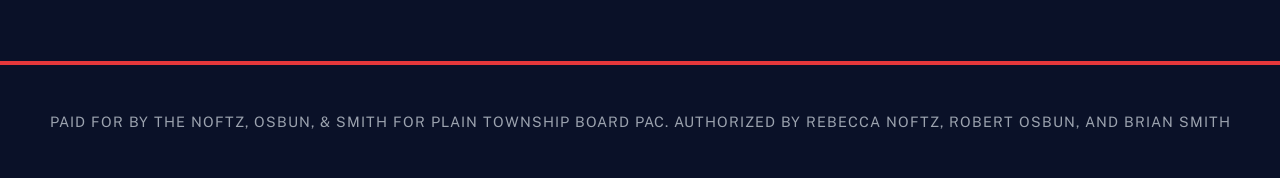
==== commit 860e0fe5: "Hamburger Java index.html" ====
--- a/index.html
+++ b/index.html
@@ -214,5 +214,16 @@
     }
 </script>   
 
+<!-- JavaScript for Mobile Menu -->
+<script>
+    const hamburgerBtn = document.getElementById("hamburgerBtn");
+    const navLinks = document.getElementById("navLinks");
+
+    // Toggle the 'active' class when the hamburger is clicked
+    hamburgerBtn.addEventListener("click", function() {
+        navLinks.classList.toggle("active");
+    });
+</script>
+
 </body>
 </html>
--- a/style.css
+++ b/style.css
@@ -409,3 +409,79 @@
     color: #E5383B; /* Turns red on hover */
     text-decoration: none;
 }
+
+/* ============================================================
+   NAVIGATION & HEADER
+   ============================================================ */
+.site-header {
+    display: flex;
+    justify-content: space-between;
+    align-items: center;
+    padding: 1rem 2rem;
+    position: relative; /* Crucial for positioning the dropdown */
+    background-color: #FFFFFF; /* Ensure it has a solid background */
+}
+
+/* Default Desktop Menu Layout */
+.nav-links {
+    display: flex;
+    align-items: center;
+    gap: 2rem;
+    list-style: none;
+    margin: 0;
+    padding: 0;
+}
+
+.nav-links a {
+    font-family: 'Oswald', sans-serif;
+    font-weight: 600;
+    color: #0A1128;
+    text-decoration: none;
+    font-size: 1.1rem;
+}
+
+/* Hide Hamburger Button on Desktop */
+.hamburger {
+    display: none;
+    font-size: 2rem;
+    background: none;
+    border: none;
+    cursor: pointer;
+    color: #0A1128;
+}
+
+/* ============================================================
+   MOBILE RESPONSIVENESS (Screens smaller than 768px)
+   ============================================================ */
+@media (max-width: 768px) {
+    /* Show the hamburger icon */
+    .hamburger {
+        display: block;
+    }
+
+    /* Hide the normal menu and prepare the dropdown layout */
+    .nav-links {
+        display: none; /* Hidden by default */
+        flex-direction: column;
+        position: absolute;
+        top: 100%; /* Pushes it right below the header */
+        left: 0;
+        width: 100%;
+        background-color: #FFFFFF;
+        box-shadow: 0px 8px 16px rgba(0,0,0,0.1); /* Adds a slight shadow so it pops over the hero image */
+        padding: 1rem 0;
+        text-align: center;
+        z-index: 1000;
+        border-top: 2px solid #E5383B; /* Adds a nice campaign red line to separate it */
+    }
+
+    /* Space out the links in the dropdown */
+    .nav-links li {
+        margin: 1rem 0;
+    }
+
+    /* This class is added via JavaScript when the button is clicked */
+    .nav-links.active {
+        display: flex;
+    }
+}
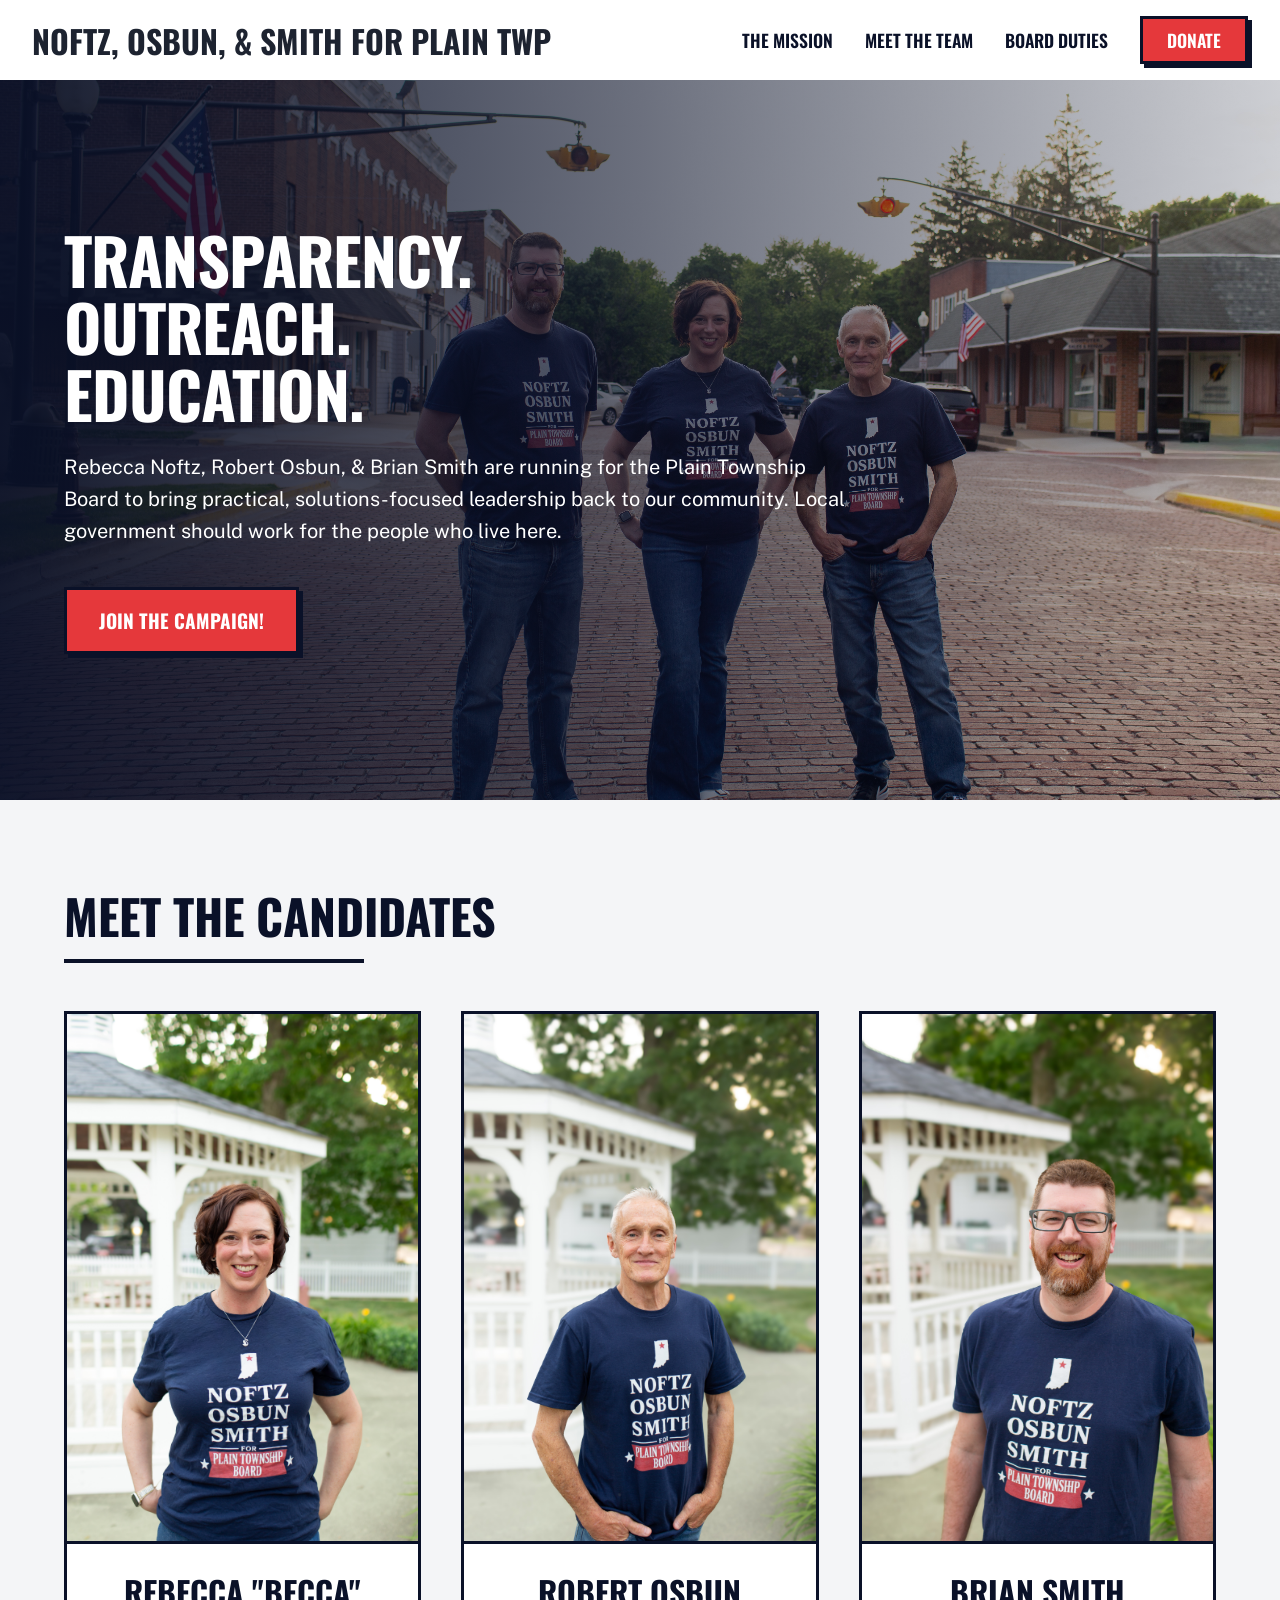
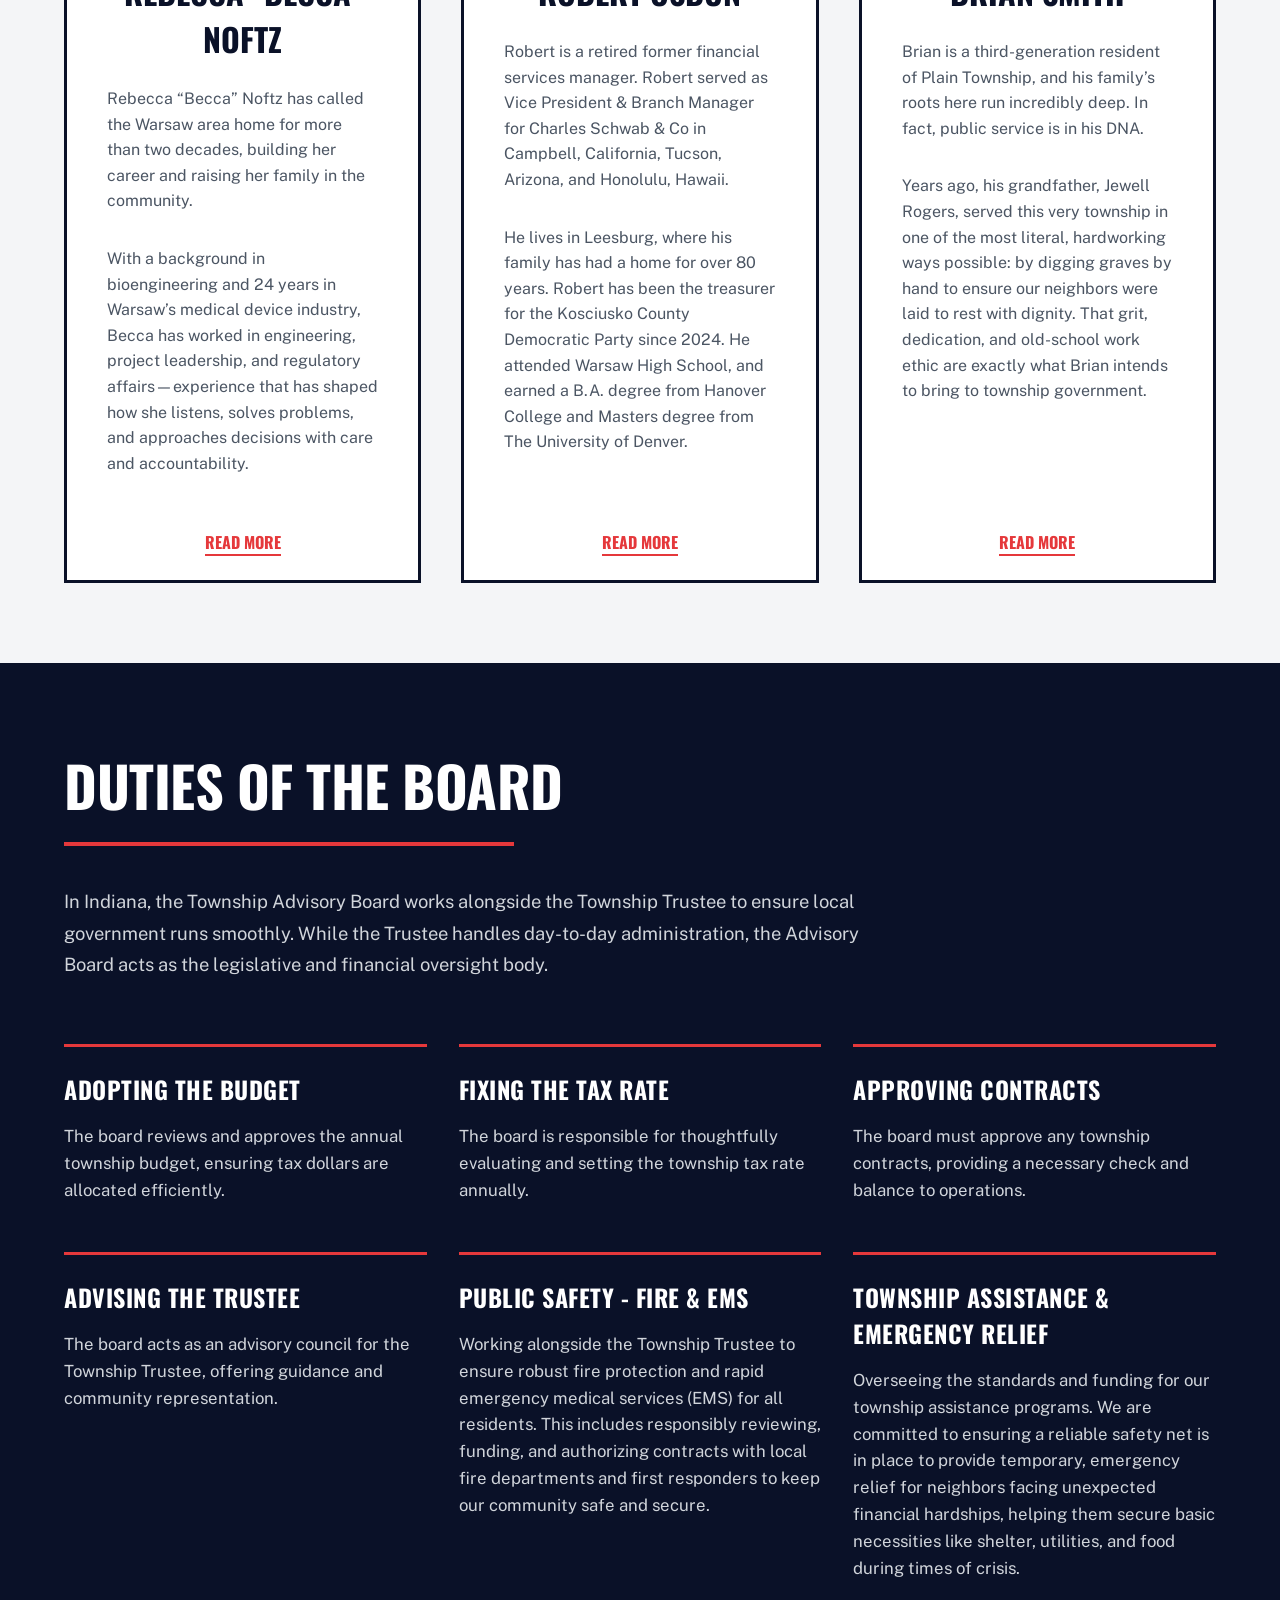
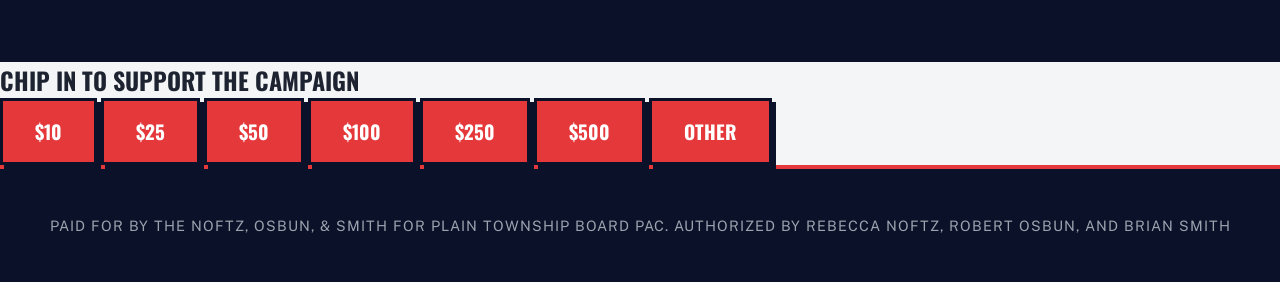
==== commit 94c39b73: "Donation Amounts Added index.html" ====
--- a/index.html
+++ b/index.html
@@ -164,6 +164,21 @@
             
         </div>
     </section>
+
+    <!-- PRESET DONATION SECTION -->
+<section class="donate-preset-section">
+    <h2>Chip In To Support The Campaign</h2>
+    <div class="preset-buttons">
+        <!-- Replace the href links with your actual ActBlue links -->
+        <a href="https://secure.actblue.com/donate/noftz--osbun-and-smith-for-plain-township-board-1?amount=10" class="hero-btn" target="_blank" rel="noopener">$10</a>
+        <a href="https://secure.actblue.com/donate/noftz--osbun-and-smith-for-plain-township-board-1?amount=25" class="hero-btn" target="_blank" rel="noopener">$25</a>
+        <a href="https://secure.actblue.com/donate/noftz--osbun-and-smith-for-plain-township-board-1?amount=50" class="hero-btn" target="_blank" rel="noopener">$50</a>
+        <a href="https://secure.actblue.com/donate/noftz--osbun-and-smith-for-plain-township-board-1?amount=100" class="hero-btn" target="_blank" rel="noopener">$100</a>
+        <a href="https://secure.actblue.com/donate/noftz--osbun-and-smith-for-plain-township-board-1?amount=250" class="hero-btn" target="_blank" rel="noopener">$250</a>
+        <a href="https://secure.actblue.com/donate/noftz--osbun-and-smith-for-plain-township-board-1?amount=500" class="hero-btn" target="_blank" rel="noopener">$500</a>
+        <a href="https://secure.actblue.com/donate/noftz--osbun-and-smith-for-plain-township-board-1" class="hero-btn" target="_blank" rel="noopener">OTHER</a>
+    </div>
+</section>
     
             <!-- ============================================================ -->
 <!-- GOOGLE FORM POP-UP MODAL -->
--- a/style.css
+++ b/style.css
@@ -133,18 +133,27 @@
 }
 
 .hero-btn {
+    background-color: #E5383B;
+    color: #FFFFFF; 
+    padding: 1rem 2rem; 
+    border: 3px solid #0A1128;
+    box-shadow: 4px 4px 0px #0A1128; 
     display: inline-block;
-    background-color: #FFFFFF;
-    color: #0A1128;
-    padding: 1rem 2.5rem;
-    font-size: 1.1rem;
-    border: 2px solid #FFFFFF;
     transition: all 0.2s ease;
-}
-
-.hero-btn:hover {
+    font-family: 'Oswald', sans-serif;
+    font-weight: 700;
+    font-size: 1.2rem;
+    text-transform: uppercase;
+    cursor: pointer;
+    text-decoration: none;
+}
+
+/* Hover effect to match the Donate button */
+.hero-btn:hover,
+.hero-btn:focus {
     background-color: #0A1128;
     color: #FFFFFF;
+    box-shadow: 4px 4px 0px #E5383B; 
 }
 
 /* ============================================================
@@ -438,6 +447,27 @@
     color: #0A1128;
     text-decoration: none;
     font-size: 1.1rem;
+}
+
+/* ============================================================
+   DONATE BUTTON (Overrides default nav link styles)
+   ============================================================ */
+.nav-links a.donate-btn {
+    background-color: #E5383B;
+    color: #FFFFFF; /* White text so it pops against the red */
+    padding: 0.5rem 1.5rem;
+    border: 3px solid #0A1128;
+    box-shadow: 4px 4px 0px #0A1128; /* Re-adds the dark shadow from your original design */
+    display: inline-block;
+    transition: all 0.2s ease;
+}
+
+/* Optional hover effect */
+.nav-links a.donate-btn:hover,
+.nav-links a.donate-btn:focus {
+    background-color: #0A1128;
+    color: #FFFFFF;
+    box-shadow: 4px 4px 0px #E5383B; /* Swaps the shadow color when hovered */
 }
 
 /* Hide Hamburger Button on Desktop */
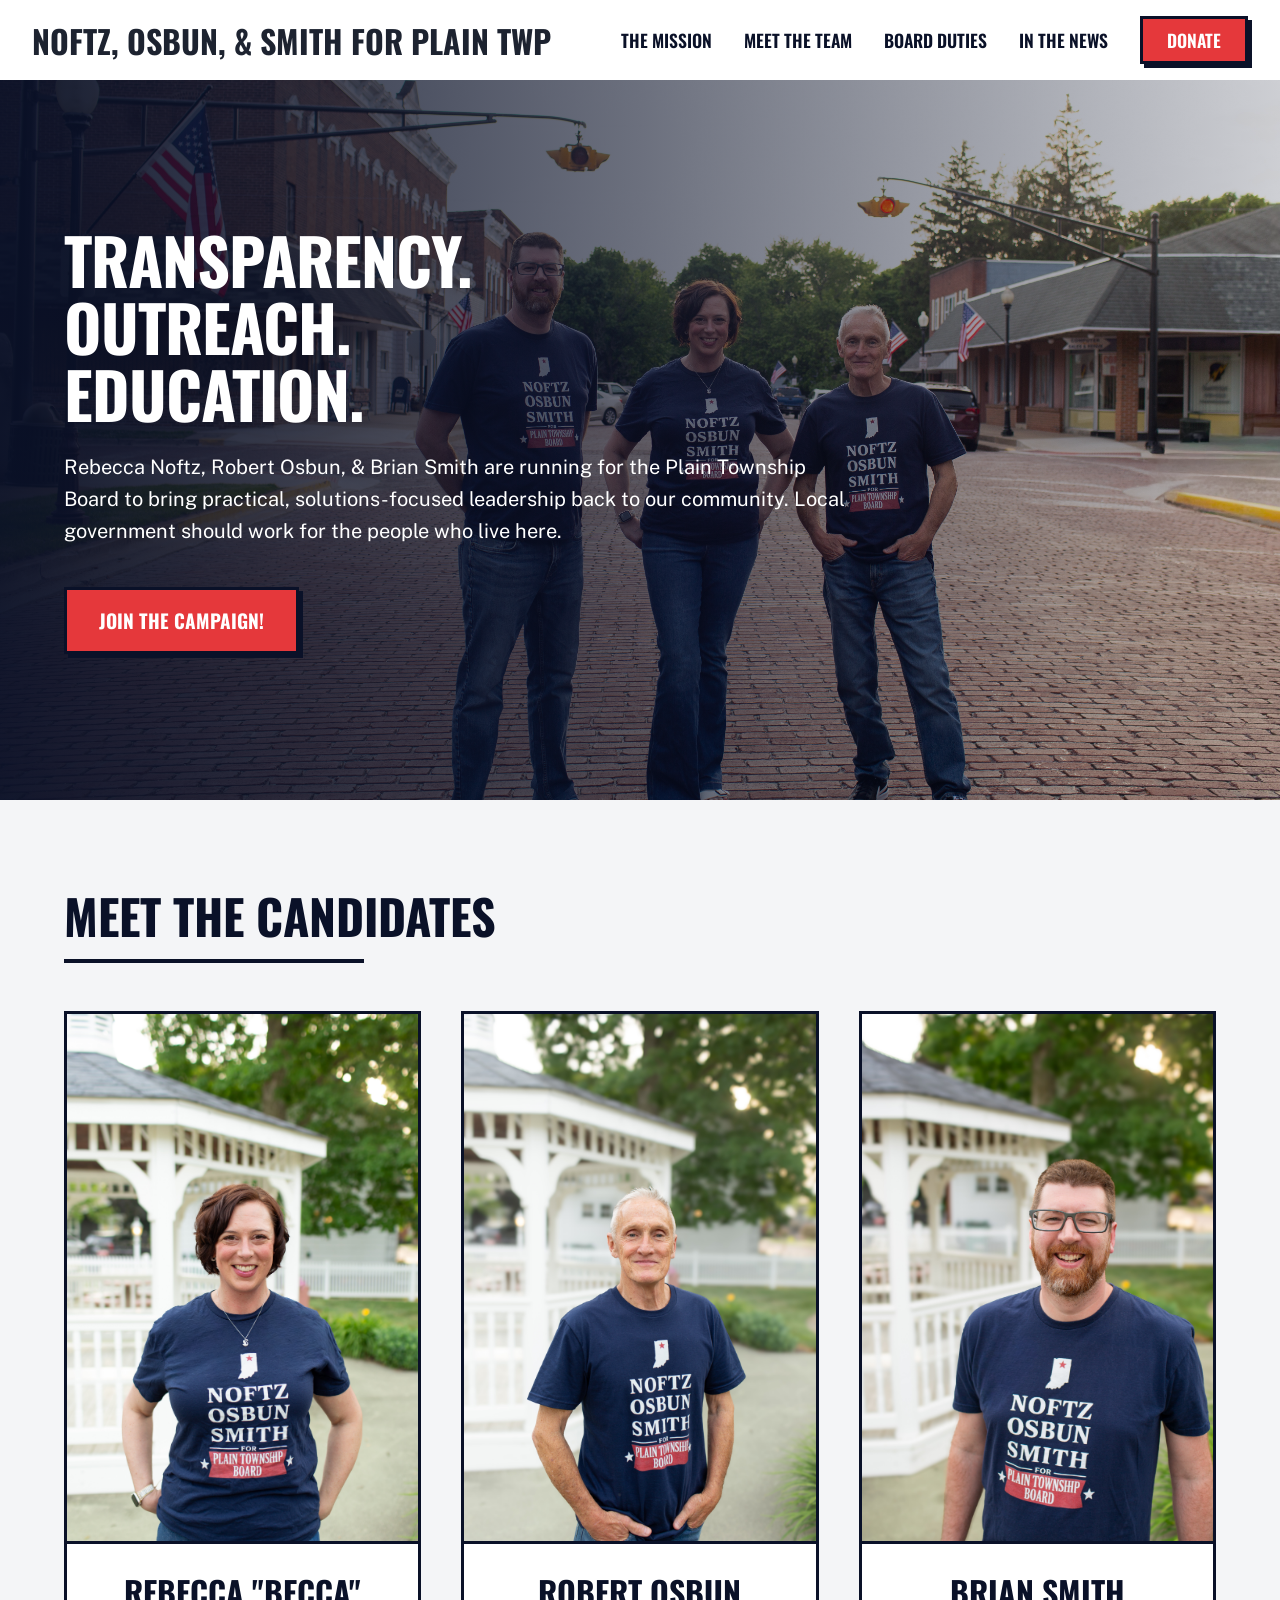
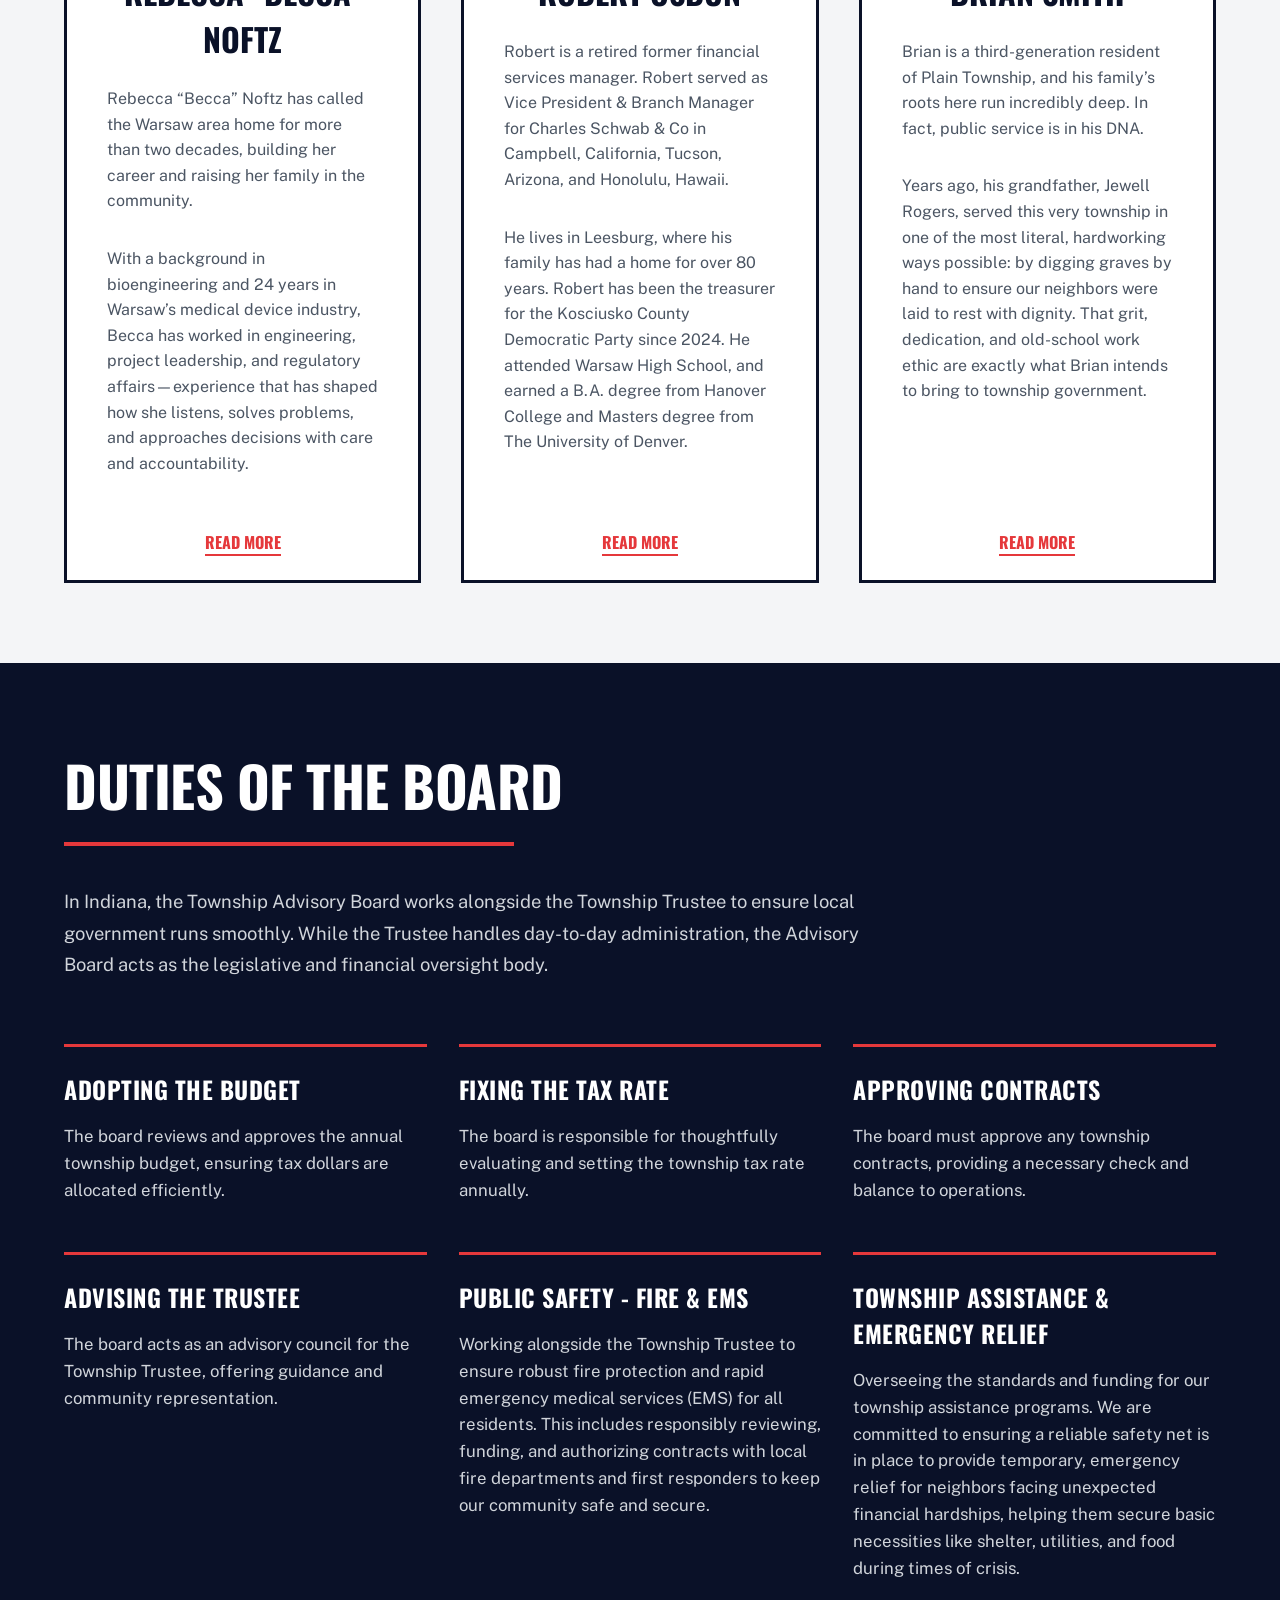
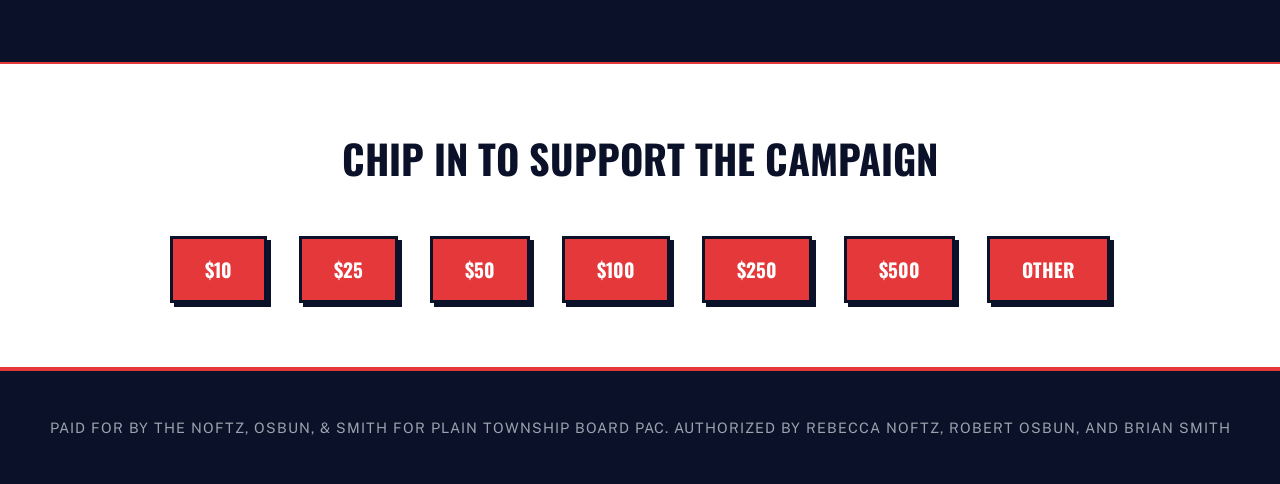
==== commit 7d04b8a5: "In The News Added To Nav Bar index.html" ====
--- a/index.html
+++ b/index.html
@@ -32,6 +32,7 @@
         <li><a href="#mission">THE MISSION</a></li>
         <li><a href="#team">MEET THE TEAM</a></li>
         <li><a href="#duties">BOARD DUTIES</a></li>
+        <li><a href="news.html">IN THE NEWS</a></li>
         <li><a href="https://secure.actblue.com/donate/noftz--osbun-and-smith-for-plain-township-board-1" class="donate-btn" target="_blank" rel="noopener">DONATE</a></li>
     </ul>
     </header>
--- a/style.css
+++ b/style.css
@@ -515,3 +515,33 @@
         display: flex;
     }
 }
+
+/* ============================================================
+   PRESET DONATION SECTION
+   ============================================================ */
+.donate-preset-section {
+    background-color: #FFFFFF; 
+    text-align: center; /* Centers the H2 title */
+    padding: 4rem 2rem; /* Adds generous padding to the top and bottom of the white section */
+    border-top: 2px solid #E5383B; 
+    display: block; 
+}
+
+.donate-preset-section h2 {
+    font-family: 'Oswald', sans-serif;
+    color: #0A1128; 
+    font-size: 2.5rem;
+    margin-top: 0;
+    margin-bottom: 3rem; /* Adds a nice gap between the title and the row of buttons */
+    text-transform: uppercase;
+}
+
+.preset-buttons {
+    display: flex;
+    justify-content: center; /* Forces the buttons to the middle of the page */
+    align-items: center;
+    flex-wrap: wrap; 
+    gap: 2rem; /* Adds 2rem of empty space between every single button so the shadows don't overlap */
+    margin: 0 auto;
+    max-width: 1200px; /* Keeps them from stretching too far apart on giant monitors */
+}
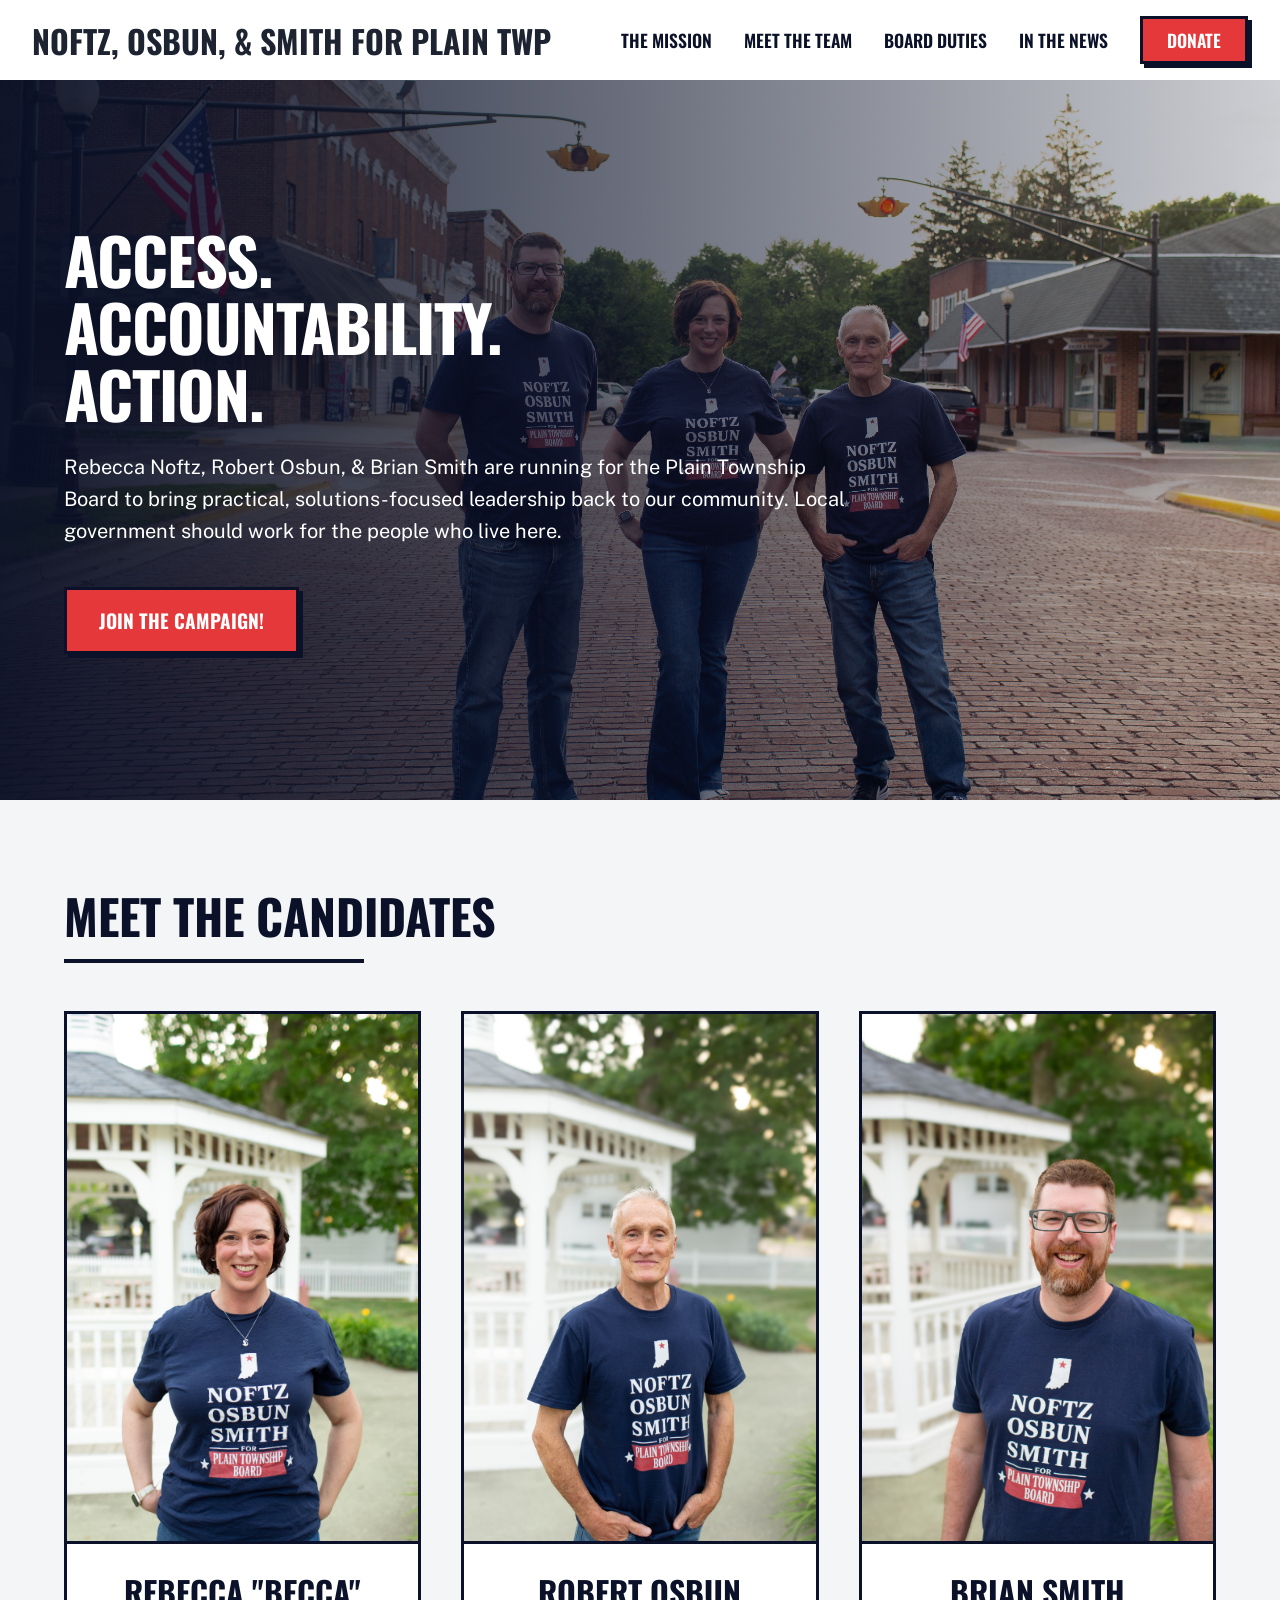
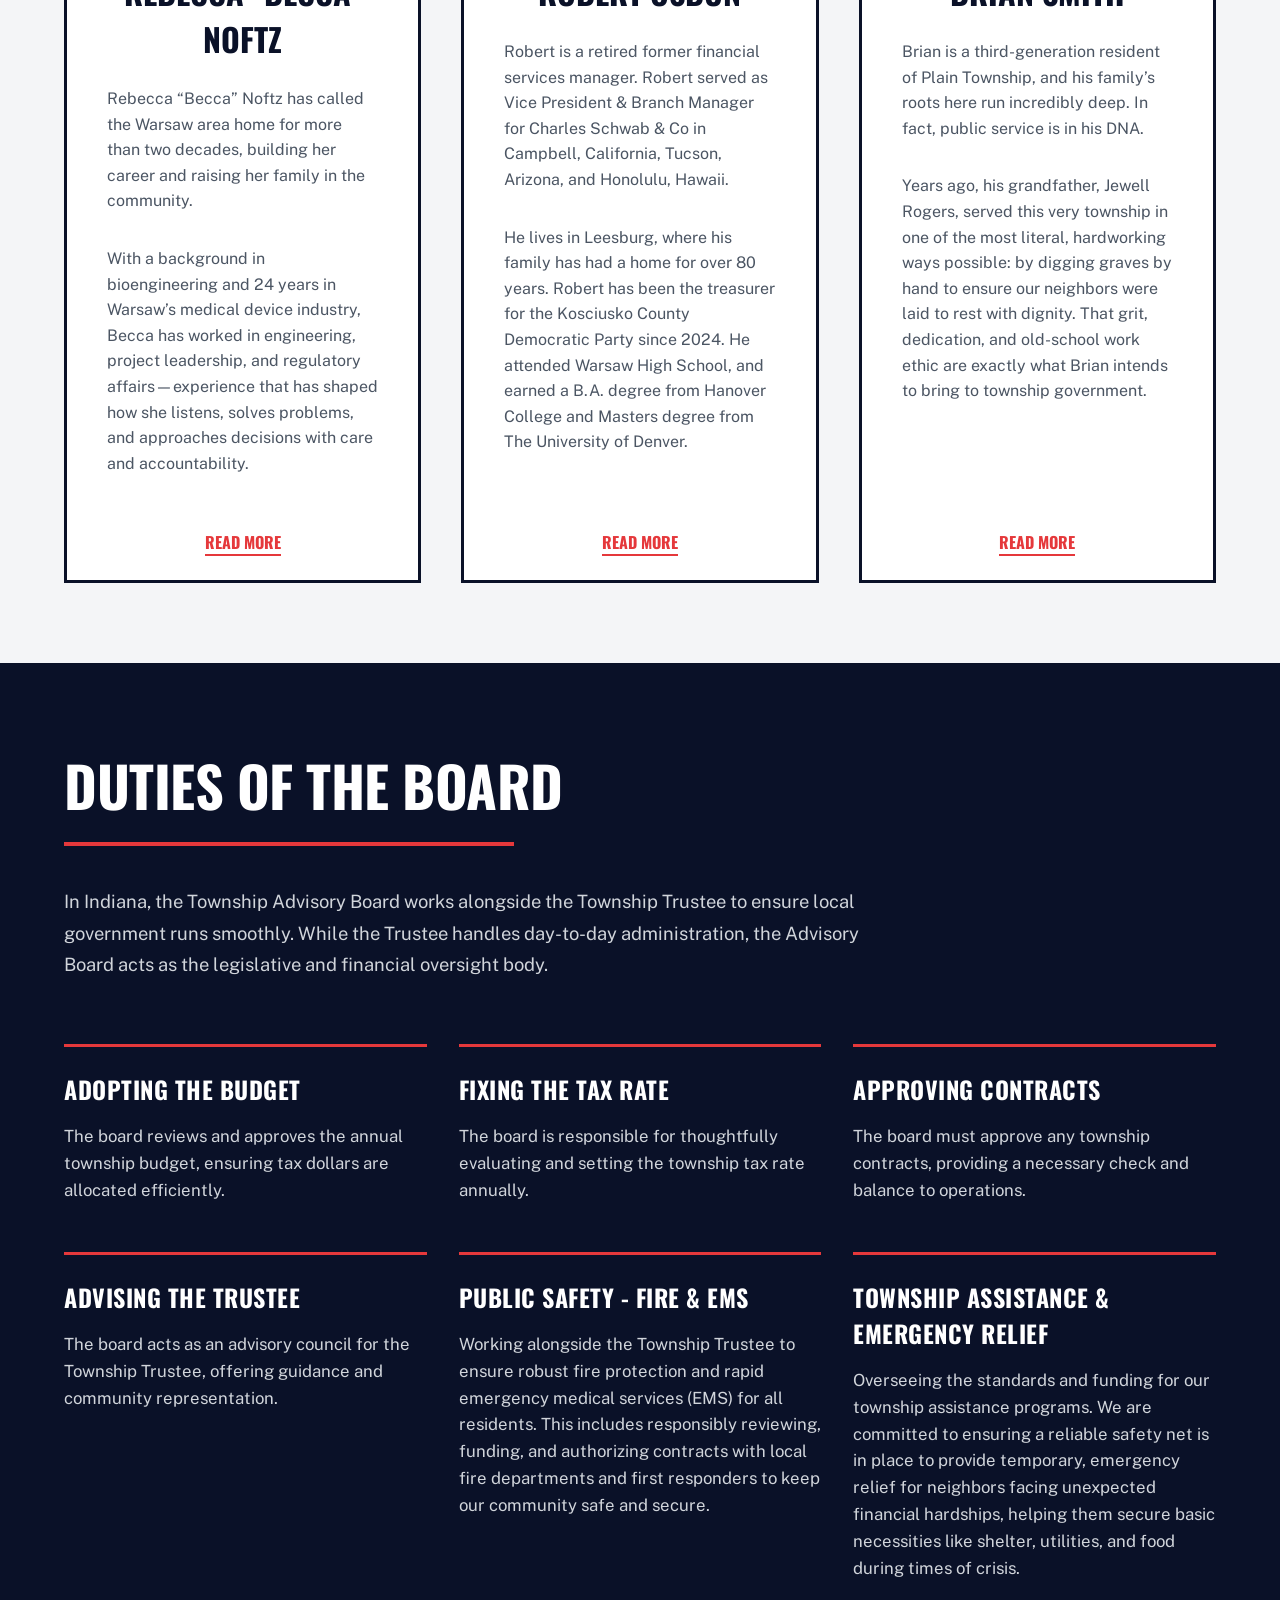
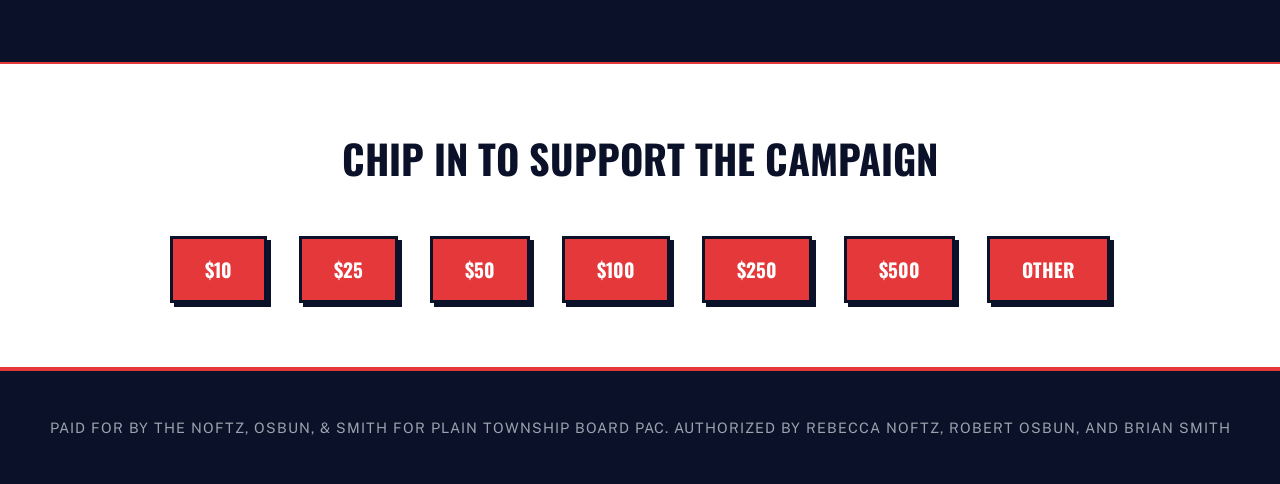
==== commit a92348c2: "Update Topline index.html" ====
--- a/index.html
+++ b/index.html
@@ -9,6 +9,16 @@
     <link rel="preconnect" href="https://fonts.googleapis.com">
     <link rel="preconnect" href="https://fonts.gstatic.com" crossorigin>
     <link href="https://fonts.googleapis.com/css2?family=Oswald:wght@400;600;700&family=Public+Sans:wght@400;600&display=swap" rel="stylesheet">
+
+<!-- Google tag (gtag.js) -->
+<script async src="https://www.googletagmanager.com/gtag/js?id=G-RDZLJNWHF0"></script>
+<script>
+  window.dataLayer = window.dataLayer || [];
+  function gtag(){dataLayer.push(arguments);}
+  gtag('js', new Date());
+
+  gtag('config', 'G-RDZLJNWHF0');
+</script>
     
     <link rel="stylesheet" href="style.css">
 </head>
@@ -42,7 +52,7 @@
     <!-- ============================================================ -->
     <section class="campaign-hero" id="mission">
         <div class="hero-content-wrapper">
-            <h1 class="hero-headline">TRANSPARENCY.<br>OUTREACH.<br>EDUCATION.</h1>
+            <h1 class="hero-headline">ACCESS.<br>ACCOUNTABILITY.<br>ACTION.</h1>
             <p class="hero-paragraph">
                 Rebecca Noftz, Robert Osbun, & Brian Smith are running for the Plain Township Board to bring practical, solutions-focused leadership back to our community. Local government should work for the people who live here.
             </p>
--- a/style.css
+++ b/style.css
@@ -545,3 +545,90 @@
     margin: 0 auto;
     max-width: 1200px; /* Keeps them from stretching too far apart on giant monitors */
 }
+
+/* ============================================================
+   IN THE NEWS PAGE
+   ============================================================ */
+/* Header Banner */
+.news-hero {
+    background-color: #0A1128 !important;
+    color: #FFFFFF !important;
+    text-align: center;
+    padding: 4rem 2rem;
+    border-bottom: 3px solid #E5383B;
+    margin-bottom: 3rem;
+}
+
+.news-hero h2 {
+    font-family: 'Oswald', sans-serif;
+    font-size: 3rem;
+    color: #FFFFFF !important;
+    margin: 0 0 0.5rem 0;
+    text-transform: uppercase;
+}
+
+.news-hero p {
+    font-size: 1.2rem;
+    color: #E0E0E0;
+    margin: 0;
+}
+
+/* Page Container (Centers the cards on the screen) */
+.news-container {
+    max-width: 850px;
+    margin: 0 auto 5rem auto;
+    padding: 0 1.5rem;
+    display: flex;
+    flex-direction: column;
+    gap: 2.5rem;
+}
+
+/* Individual Article Cards */
+.news-card {
+    background-color: #FFFFFF;
+    border: 3px solid #0A1128;
+    box-shadow: 6px 6px 0px #0A1128;
+    padding: 2rem;
+    text-align: left;
+    transition: box-shadow 0.2s ease;
+}
+
+.news-card:hover {
+    box-shadow: 6px 6px 0px #E5383B;
+}
+
+.news-source {
+    font-family: 'Oswald', sans-serif;
+    color: #E5383B;
+    font-weight: 700;
+    font-size: 1.1rem;
+    text-transform: uppercase;
+    margin-bottom: 0.25rem;
+}
+
+.news-card h3 {
+    font-family: 'Oswald', sans-serif;
+    color: #0A1128;
+    font-size: 1.75rem;
+    line-height: 1.2;
+    margin: 0 0 0.25rem 0;
+}
+
+.news-date {
+    font-size: 0.9rem;
+    color: #555555;
+    margin: 0 0 1.25rem 0;
+    font-style: italic;
+}
+
+.news-excerpt {
+    font-family: 'Public Sans', sans-serif;
+    font-size: 1.05rem;
+    color: #111111;
+    line-height: 1.6;
+    margin: 0 0 1.75rem 0;
+}
+    font-size: 1.1rem;
+    line-height: 1.6;
+    margin-bottom: 2.5rem;
+}
